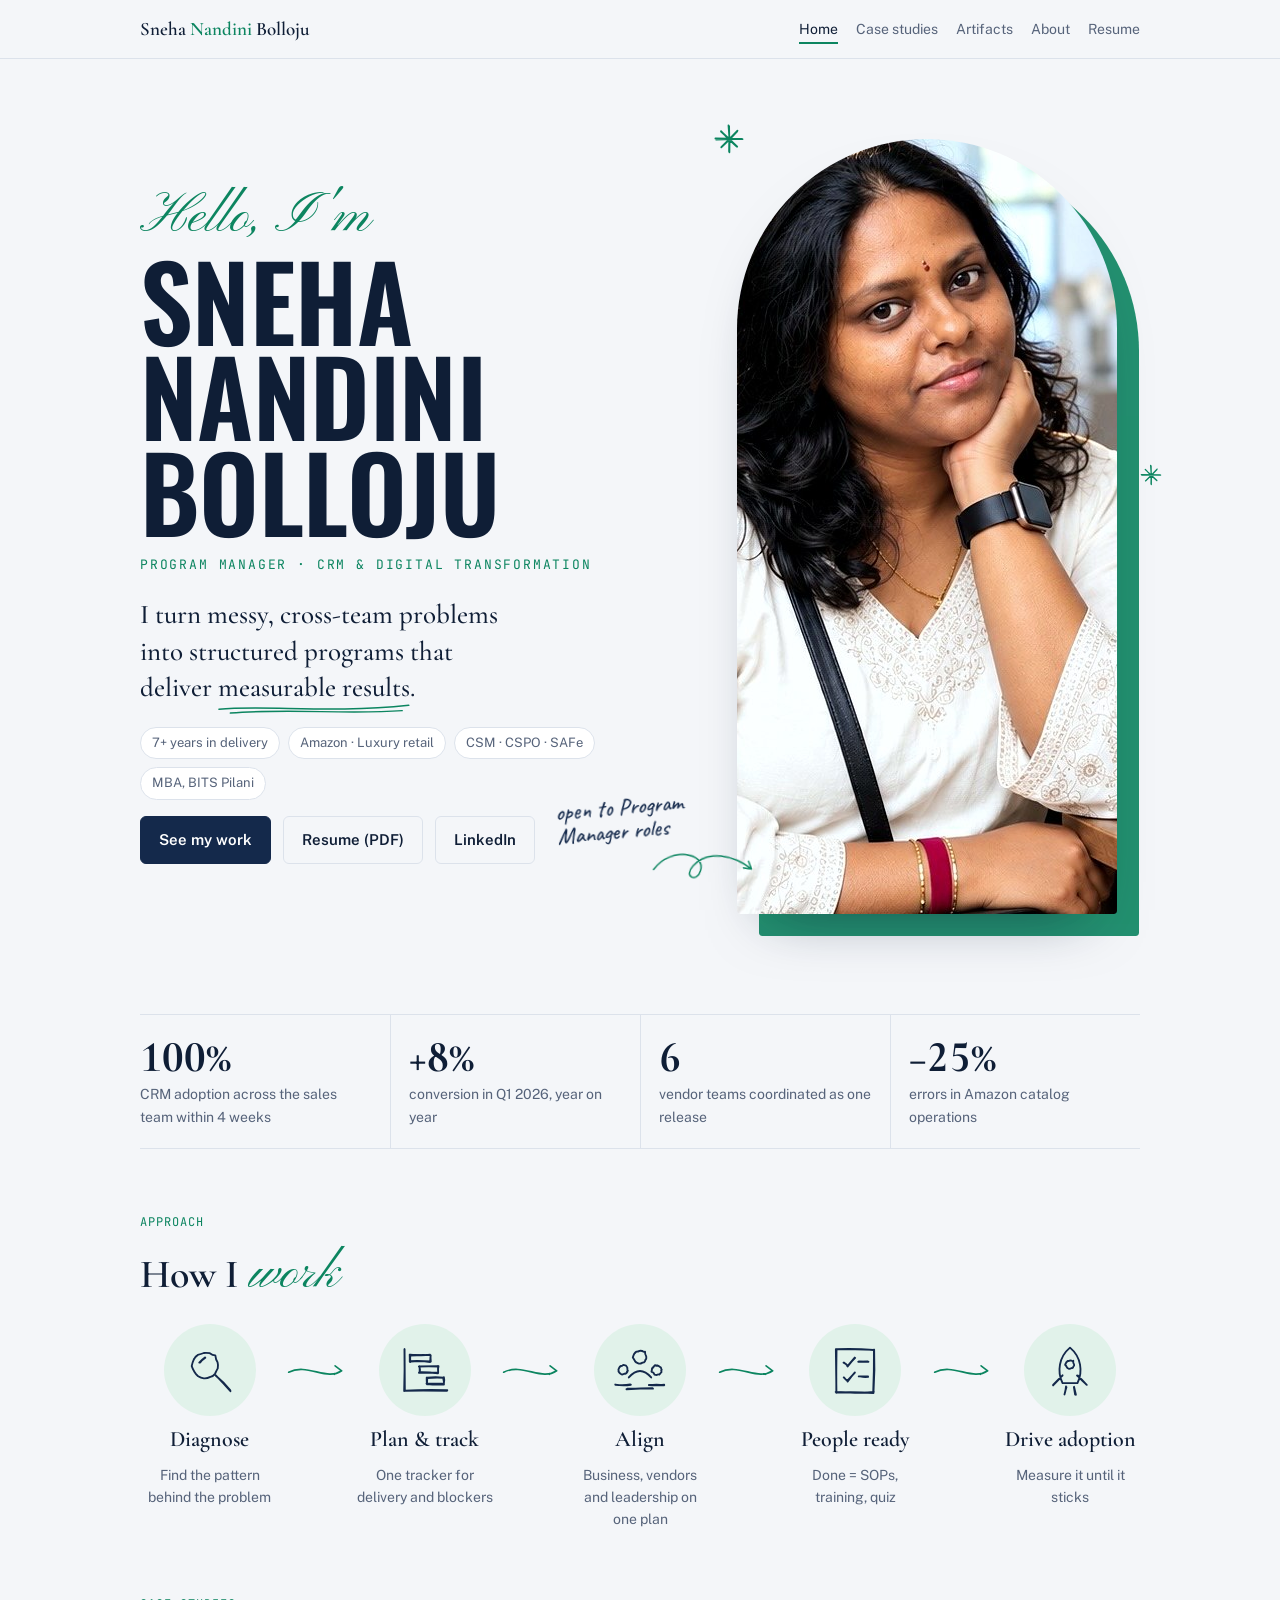
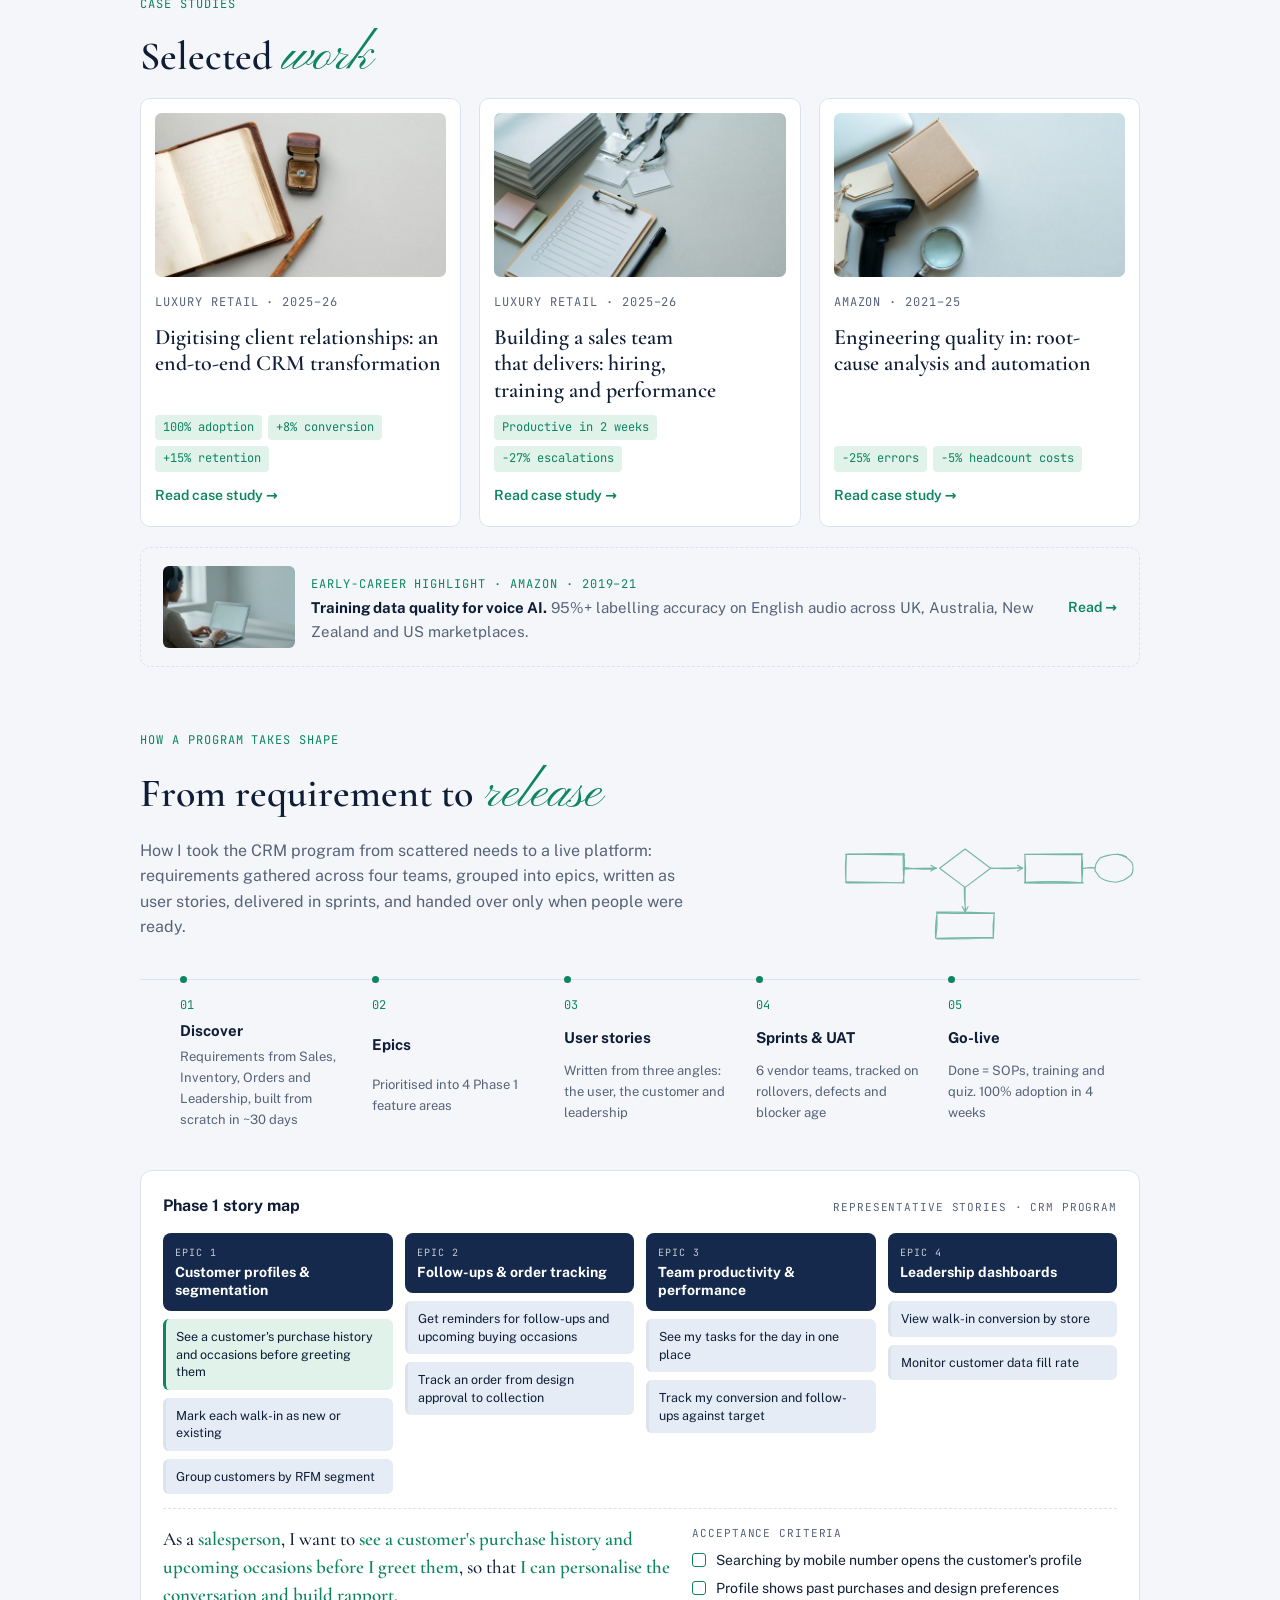
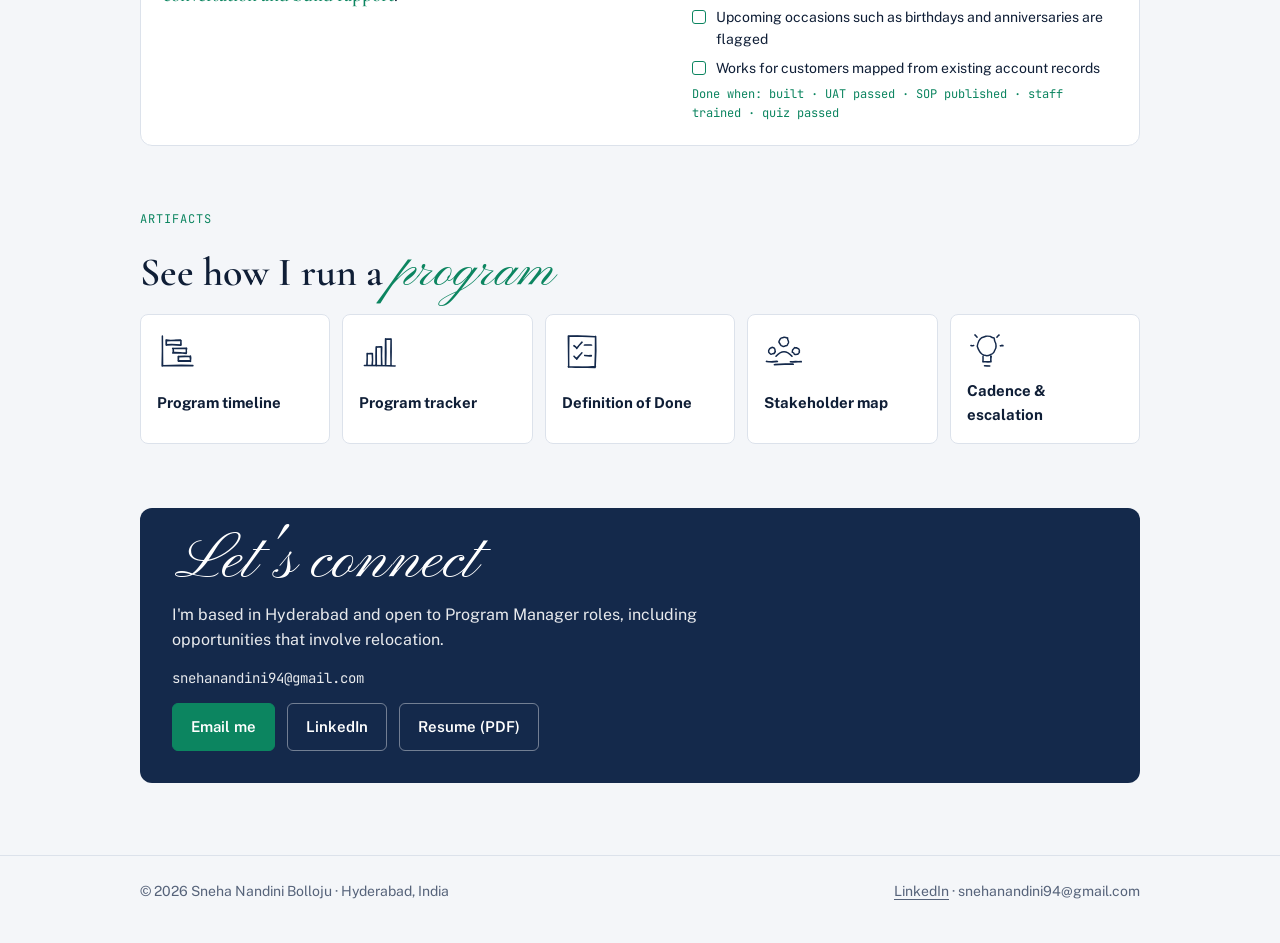
==== index.html @ 3ee00870 "Add files via upload" ====
<!doctype html>
<html lang="en">
<head>
<meta charset="utf-8">
<meta name="viewport" content="width=device-width, initial-scale=1, viewport-fit=cover">
<title>Sneha Nandini Bolloju | Program Manager</title>
<meta name="description" content="Program Manager who turns messy, cross-team problems into structured programs that deliver measurable results.">
<meta property="og:title" content="Sneha Nandini Bolloju | Program Manager">
<meta property="og:description" content="Program Manager who turns messy, cross-team problems into structured programs that deliver measurable results.">
<meta name="theme-color" content="#14294B">
<link rel="icon" href="favicon.svg" type="image/svg+xml">
<link rel="stylesheet" href="fonts.css">
<link rel="stylesheet" href="site.css">
</head>
<body>
<script>document.documentElement.classList.add("js")</script>
<nav class="site-nav" aria-label="Main"><div class="container"><a class="brand" href="index.html">Sneha <span>Nandini</span> Bolloju</a><div class="nav-links"><a href="index.html" aria-current="page">Home</a><a href="index.html#work">Case studies</a><a href="artifacts.html">Artifacts</a><a href="about.html">About</a><a href="Sneha_Nandini_Bolloju_Resume.pdf" target="_blank" rel="noopener">Resume</a></div></div></nav>
<main>
<div class="container stack">

  <section class="hero3" aria-labelledby="hero-title">
    <div class="copy">
      <span class="hello">Hello, I'm</span>
      <h1 class="bigname" id="hero-title"><span>Sneha Nandini</span><span>Bolloju</span></h1>
      <span class="role-line">Program Manager · CRM &amp; Digital Transformation</span>
      <p class="lede">I turn messy, cross-team problems into structured programs that deliver <span class="ul">measurable results<svg class="doodle underline" viewBox="0 0 240 22" fill="none" stroke="currentColor" stroke-width="1.8" stroke-linecap="round" stroke-linejoin="round" aria-hidden="true"><path d="M4 11.3 C60 5.4 140 17.1 236 6.5 M18 16.0 C90 10.0 160 18.0 228 13.0"/></svg></span>.</p>
      <ul class="facts"><li>7+ years in delivery</li><li>Amazon · Luxury retail</li><li>CSM · CSPO · SAFe</li><li>MBA, BITS Pilani</li></ul>
      <div class="actions">
        <a class="btn btn-primary" href="#work">See my work</a>
        <a class="btn btn-ghost" href="Sneha_Nandini_Bolloju_Resume.pdf" target="_blank" rel="noopener">Resume (PDF)</a>
        <a class="btn btn-ghost" href="https://www.linkedin.com/in/sneha-nandini-bolloju" target="_blank" rel="noopener">LinkedIn</a>
      </div>
    </div>
    <div class="portrait">
      <div class="arch-bg" aria-hidden="true"></div>
      <img class="arch" src="sneha.jpg" alt="Sneha Nandini Bolloju" width="620" height="775">
      <span class="spark s1"><svg class="doodle sparkle" viewBox="0 0 28 28" fill="none" stroke="currentColor" stroke-width="1.8" stroke-linecap="round" stroke-linejoin="round" aria-hidden="true"><path d="M13.5 0.5 Q15.1 15.1 14.4 27.3 M14.1 1.1 Q14.4 13.5 14.1 26.6 M1.3 14.6 Q13.8 13.7 27.5 14.1 M0.4 13.4 Q13.9 13.4 27.0 13.8 M6.0 6.1 Q13.8 14.8 21.7 21.5 M6.0 6.5 Q13.7 13.3 22.2 21.7 M22.2 6.4 Q14.8 14.6 6.3 22.3 M22.5 5.7 Q13.7 15.0 6.3 22.2"/></svg></span><span class="spark s2"><svg class="doodle sparkle" viewBox="0 0 28 28" fill="none" stroke="currentColor" stroke-width="1.8" stroke-linecap="round" stroke-linejoin="round" aria-hidden="true"><path d="M13.5 0.5 Q15.1 15.1 14.4 27.3 M14.1 1.1 Q14.4 13.5 14.1 26.6 M1.3 14.6 Q13.8 13.7 27.5 14.1 M0.4 13.4 Q13.9 13.4 27.0 13.8 M6.0 6.1 Q13.8 14.8 21.7 21.5 M6.0 6.5 Q13.7 13.3 22.2 21.7 M22.2 6.4 Q14.8 14.6 6.3 22.3 M22.5 5.7 Q13.7 15.0 6.3 22.2"/></svg></span>
      <div class="note" aria-hidden="true"><span>open to Program<br>Manager roles</span><svg class="doodle curly" viewBox="0 0 112 86" fill="none" stroke="currentColor" stroke-width="1.8" stroke-linecap="round" stroke-linejoin="round" aria-hidden="true"><path d="M6 10 C40 -1.0 70 30.2 52 44 C40 54 30 38 48 34 C74 28 96 52 104 78 M96.6 71.3 L104.0 78.0 L106.4 68.3"/></svg></div>
    </div>
  </section>

  <div class="figures reveal" aria-label="Selected results">
    <div class="figure"><b>100%</b><span>CRM adoption across the sales team within 4 weeks</span></div>
    <div class="figure"><b>+8%</b><span>conversion in Q1 2026, year on year</span></div>
    <div class="figure"><b>6</b><span>vendor teams coordinated as one release</span></div>
    <div class="figure"><b>−25%</b><span>errors in Amazon catalog operations</span></div>
  </div>

  <section class="block reveal" aria-labelledby="how-title">
    <span class="eyebrow">Approach</span>
    <h2 id="how-title">How I <span class="script">work</span></h2>
    <ol class="sketchflow">
      <li><span class="ic"><svg class="doodle icon" viewBox="0 0 60 60" fill="none" stroke="currentColor" stroke-width="1.8" stroke-linecap="round" stroke-linejoin="round" aria-hidden="true"><path d="M12.6 18.5 Q14.4 16.1 16.9 13.8 Q20.3 13.1 23.4 11.8 Q25.9 11.4 29.8 12.0 Q32.7 14.3 35.7 14.3 Q36.2 19.0 38.1 21.8 Q38.9 24.4 38.3 28.3 Q36.9 30.8 35.4 34.0 Q33.5 36.9 30.4 37.4 Q26.6 39.3 23.4 38.9 Q20.2 38.6 17.3 36.7 Q14.6 34.3 13.4 32.2 Q11.2 28.7 10.4 25.8 Q11.2 21.6 12.6 18.8 Q14.1 15.4 17.2 13.8 M36.0 35.9 Q44.3 42.6 51.8 51.9 M36.0 35.5 Q44.3 44.1 51.9 52.7 M18.5 22.0 Q21.8 18.6 24.6 16.6 M19.5 22.0 Q21.2 19.4 25.0 16.9"/></svg></span><b>Diagnose</b><span>Find the pattern behind the problem</span></li>
      <li class="arw" aria-hidden="true"><svg class="doodle harrow" viewBox="0 0 70 28" fill="none" stroke="currentColor" stroke-width="1.8" stroke-linecap="round" stroke-linejoin="round" aria-hidden="true"><path d="M4 15.6 C24.5 5.1 45.5 25.6 62 14 M53.9 17.8 L62.0 14.0 L54.8 8.6"/></svg></li>
      <li><span class="ic"><svg class="doodle icon" viewBox="0 0 60 60" fill="none" stroke="currentColor" stroke-width="1.8" stroke-linecap="round" stroke-linejoin="round" aria-hidden="true"><path d="M8.1 7.6 Q8.2 29.8 8.4 52.4 M8.0 7.8 Q8.4 29.2 7.7 52.5 M8.4 52.1 Q32.2 50.9 53.9 51.7 M8.2 52.2 Q31.4 51.9 53.6 52.3 M14.1 13.5 Q26.2 15.1 35.4 13.6 M13.8 14.5 Q26.1 13.5 35.8 14.1 M36.1 14.4 Q35.8 16.5 35.6 20.7 M36.0 14.4 Q35.8 16.4 36.2 21.0 M36.1 20.8 Q25.9 20.2 14.1 20.5 M35.6 21.4 Q25.7 20.0 14.5 20.9 M13.7 21.1 Q13.8 16.9 13.6 13.5 M14.2 21.4 Q13.9 16.7 14.3 14.0 M23.4 26.3 Q33.6 25.8 43.8 25.8 M24.1 25.9 Q33.0 25.9 44.4 26.2 M44.5 26.0 Q43.4 29.6 44.1 32.5 M43.9 25.9 Q44.0 29.4 44.1 33.0 M43.9 33.6 Q34.0 32.2 23.9 32.4 M43.5 32.5 Q32.8 33.1 23.5 32.9 M24.0 32.9 Q25.2 29.5 24.0 25.9 M24.2 32.9 Q24.5 30.5 24.2 26.5 M32.1 38.2 Q40.2 37.4 50.2 38.1 M32.4 38.6 Q41.8 37.9 49.9 38.4 M49.5 38.5 Q50.5 42.4 50.3 45.6 M50.2 37.6 Q51.2 41.0 50.1 45.5 M49.5 44.6 Q40.3 44.6 31.6 44.5 M50.0 45.3 Q42.2 45.9 32.2 45.0 M32.1 44.7 Q31.8 41.9 31.8 38.2 M32.1 45.4 Q32.3 40.8 32.4 38.2"/></svg></span><b>Plan &amp; track</b><span>One tracker for delivery and blockers</span></li>
      <li class="arw" aria-hidden="true"><svg class="doodle harrow" viewBox="0 0 70 28" fill="none" stroke="currentColor" stroke-width="1.8" stroke-linecap="round" stroke-linejoin="round" aria-hidden="true"><path d="M4 15.6 C24.5 5.1 45.5 25.6 62 14 M53.9 17.8 L62.0 14.0 L54.8 8.6"/></svg></li>
      <li><span class="ic"><svg class="doodle icon" viewBox="0 0 60 60" fill="none" stroke="currentColor" stroke-width="1.8" stroke-linecap="round" stroke-linejoin="round" aria-hidden="true"><path d="M23.8 12.6 Q24.9 11.7 26.0 10.3 Q28.0 10.4 29.5 9.5 Q30.3 9.3 32.5 9.6 Q34.0 11.0 35.4 10.3 Q35.3 13.3 36.4 14.7 Q37.0 15.7 36.7 17.9 Q35.7 18.8 35.2 20.8 Q34.3 22.2 32.7 22.1 Q30.5 23.4 28.9 23.2 Q27.6 22.7 26.0 21.9 Q24.5 20.6 24.3 19.8 Q23.1 17.7 22.3 16.5 Q23.0 14.0 23.8 12.8 Q24.7 11.0 26.4 10.4 M18 38 Q30 24.2 42 38 M16.6 31.8 Q16.1 33.0 14.7 33.8 Q14.1 34.0 13.1 34.0 Q11.3 34.8 10.6 34.9 Q9.6 34.3 9.1 34.0 Q8.0 33.3 7.0 31.7 Q7.2 30.6 6.9 29.7 Q7.1 28.5 8.5 26.3 Q9.1 26.7 9.4 25.6 Q11.1 25.9 11.9 24.5 Q12.9 24.7 15.1 25.4 Q15.8 26.3 16.4 27.4 Q16.4 28.6 16.6 29.7 Q17.6 31.0 16.3 31.3 Q15.5 32.8 15.4 33.6 M46.3 25.0 Q47.3 25.4 48.6 25.0 Q50.1 25.7 50.8 26.3 Q52.6 26.9 52.8 28.3 Q52.4 28.7 53.3 29.8 Q52.2 30.7 53.1 32.1 Q52.4 33.0 50.7 34.9 Q49.0 34.4 48.6 35.1 Q47.7 35.7 45.5 34.9 Q45.3 34.4 44.4 32.8 Q43.8 32.7 42.3 31.8 Q42.8 29.8 42.9 28.2 Q43.8 27.7 44.9 26.1 Q45.6 25.5 46.2 24.8 Q47.0 25.7 48.9 25.3 M3.8 45.9 Q13.1 46.7 19.5 45.5 M3.5 45.6 Q11.5 47.1 20.2 45.8 M39.5 46.1 Q47.2 47.1 55.9 45.8 M39.9 46.3 Q47.3 45.2 56.0 46.3 M16.5 50.1 Q30.9 49.2 43.9 50.0 M15.5 50.6 Q30.9 49.7 43.5 49.5"/></svg></span><b>Align</b><span>Business, vendors and leadership on one plan</span></li>
      <li class="arw" aria-hidden="true"><svg class="doodle harrow" viewBox="0 0 70 28" fill="none" stroke="currentColor" stroke-width="1.8" stroke-linecap="round" stroke-linejoin="round" aria-hidden="true"><path d="M4 15.6 C24.5 5.1 45.5 25.6 62 14 M53.9 17.8 L62.0 14.0 L54.8 8.6"/></svg></li>
      <li><span class="ic"><svg class="doodle icon" viewBox="0 0 60 60" fill="none" stroke="currentColor" stroke-width="1.8" stroke-linecap="round" stroke-linejoin="round" aria-hidden="true"><path d="M10.1 7.6 Q30.2 7.8 50.4 8.5 M10.0 7.8 Q30.4 7.0 49.6 8.6 M50.5 8.1 Q51.4 29.7 49.8 53.7 M50.3 8.2 Q50.5 30.9 49.5 54.4 M50.2 53.4 Q31.4 55.3 9.3 53.5 M49.8 54.6 Q31.2 53.4 9.7 54.1 M10.1 54.5 Q9.8 29.8 9.5 7.6 M10.0 54.4 Q9.8 29.7 10.2 8.0 M18.1 21.9 Q20.6 23.4 22.1 25.7 M17.7 22.2 Q20.4 23.4 22.4 25.9 M21.8 26.1 Q25.9 21.1 29.7 16.7 M22.1 26.3 Q25.9 21.0 30.2 17.0 M33.5 21.2 Q38.7 20.9 43.8 20.8 M34.1 20.9 Q38.2 20.9 44.4 21.2 M18.3 38.0 Q19.6 40.0 22.1 41.7 M17.9 37.9 Q20.0 39.9 22.1 42.0 M22.0 42.4 Q26.0 37.0 29.9 32.6 M21.6 41.7 Q25.2 37.6 29.7 33.0 M34.0 36.9 Q40.0 37.0 44.0 36.9 M34.2 36.9 Q39.5 37.8 44.1 37.4"/></svg></span><b>People ready</b><span>Done = SOPs, training, quiz</span></li>
      <li class="arw" aria-hidden="true"><svg class="doodle harrow" viewBox="0 0 70 28" fill="none" stroke="currentColor" stroke-width="1.8" stroke-linecap="round" stroke-linejoin="round" aria-hidden="true"><path d="M4 15.6 C24.5 5.1 45.5 25.6 62 14 M53.9 17.8 L62.0 14.0 L54.8 8.6"/></svg></li>
      <li><span class="ic"><svg class="doodle icon" viewBox="0 0 60 60" fill="none" stroke="currentColor" stroke-width="1.8" stroke-linecap="round" stroke-linejoin="round" aria-hidden="true"><path d="M30 6 C42 16 44 32 38 44 L22 44 C16 32 18 16 30 6 Z M26.1 21.6 Q26.9 21.3 27.4 20.2 Q28.9 20.6 29.8 19.9 Q30.1 19.8 31.7 20.0 Q32.7 21.0 33.5 20.1 Q33.2 22.5 34.1 23.4 Q34.5 23.8 34.4 25.4 Q33.5 25.8 33.3 27.2 Q32.8 28.2 31.8 27.9 Q30.1 28.9 29.1 28.8 Q28.4 28.3 27.3 27.9 Q26.3 27.0 26.4 26.6 Q25.5 25.0 24.8 24.5 Q25.4 22.5 26.1 21.9 Q26.7 20.7 27.9 20.4 M22.0 36.0 Q17.2 40.1 11.9 45.9 M22.0 35.7 Q17.2 41.1 11.9 46.5 M37.5 36.0 Q42.8 40.1 47.6 45.6 M38.5 36.0 Q42.2 40.9 48.0 45.9 M26.2 48.4 Q25.0 51.9 24.2 55.9 M25.7 47.7 Q25.3 52.8 24.1 56.2 M34.3 48.0 Q35.3 52.2 36.3 56.5 M34.2 48.4 Q34.9 52.7 35.5 56.4"/></svg></span><b>Drive adoption</b><span>Measure it until it sticks</span></li>
    </ol>
  </section>

  <section class="block reveal" id="work" aria-labelledby="work-title">
    <span class="eyebrow">Case studies</span>
    <h2 id="work-title">Selected <span class="script">work</span></h2>
    <div class="cards">
      <a class="card thumb" href="crm-transformation.html">
        <span class="pic"><img src="banner-crm.jpg" alt="" loading="lazy"></span>
        <span class="eyebrow">Luxury retail · 2025–26</span>
        <h3>Digitising client relationships: an end-to-end CRM transformation</h3>
        <div class="stat"><span class="chip">100% adoption</span><span class="chip">+8% conversion</span><span class="chip">+15% retention</span></div>
        <span class="more">Read case study →</span>
      </a>
      <a class="card thumb" href="sales-team.html">
        <span class="pic"><img src="banner-sales.jpg" alt="" loading="lazy"></span>
        <span class="eyebrow">Luxury retail · 2025–26</span>
        <h3>Building a sales team that delivers: hiring, training and performance</h3>
        <div class="stat"><span class="chip">Productive in 2 weeks</span><span class="chip">−27% escalations</span></div>
        <span class="more">Read case study →</span>
      </a>
      <a class="card thumb" href="catalog-quality.html">
        <span class="pic"><img src="banner-catalog.jpg" alt="" loading="lazy"></span>
        <span class="eyebrow">Amazon · 2021–25</span>
        <h3>Engineering quality in: root-cause analysis and automation</h3>
        <div class="stat"><span class="chip">−25% errors</span><span class="chip">−5% headcount costs</span></div>
        <span class="more">Read case study →</span>
      </a>
    </div>
    <a class="highlight-row" href="voice-ai-data.html">
      <span class="hl-pic"><img src="banner-voice.jpg" alt="" loading="lazy"></span>
      <div><span class="eyebrow">Early-career highlight · Amazon · 2019–21</span>
      <p><strong style="color:var(--ink)">Training data quality for voice AI.</strong> 95%+ labelling accuracy on English audio across UK, Australia, New Zealand and US marketplaces.</p></div>
      <span class="more" style="color:var(--emerald);font-weight:600;font-size:14px">Read →</span>
    </a>
  </section>

  <section class="block reveal" id="process" aria-labelledby="proc-title">
    <span class="eyebrow">How a program takes shape</span>
    <h2 id="proc-title">From requirement to <span class="script">release</span></h2>
    <div class="proc-intro"><p class="muted" style="max-width:56ch">How I took the CRM program from scattered needs to a live platform: requirements gathered across four teams, grouped into epics, written as user stories, delivered in sprints, and handed over only when people were ready.</p><svg class="doodle flowbg" viewBox="0 0 470 170" fill="none" stroke="currentColor" stroke-width="1.8" stroke-linecap="round" stroke-linejoin="round" aria-hidden="true"><path d="M8.7 30.4 Q55.2 28.8 99.2 29.3 M11.4 29.9 Q54.4 30.8 101.4 31.4 M99.0 31.0 Q98.6 49.6 100.3 75.2 M100.1 28.8 Q102.6 52.9 98.7 74.9 M100.2 74.5 Q56.0 75.5 10.4 75.1 M99.5 74.9 Q52.8 74.0 11.1 73.3 M9.5 74.8 Q7.6 50.6 9.7 30.7 M9.1 74.4 Q8.9 52.1 10.0 31.0 M98.6 53.4 Q127.9 52.1 151.4 51.9 M99.2 51.2 Q124.9 54.8 150.6 52.6 M142.3 56.6 L150.0 52.0 L142.3 47.4 M196 22 L236 52 L196 82 L156 52 Z M236.0 51.7 Q262.2 54.1 285.1 51.1 M236.8 52.4 Q260.2 51.6 286.0 51.6 M278.3 56.6 L286.0 52.0 L278.3 47.4 M290.8 30.4 Q335.7 29.3 380.5 29.6 M291.3 30.1 Q335.1 31.2 379.5 30.5 M378.7 30.1 Q377.9 51.1 379.3 73.7 M378.7 29.8 Q381.6 52.8 378.6 74.9 M379.3 74.9 Q335.0 76.0 289.0 75.0 M381.2 74.9 Q334.4 71.6 289.1 74.2 M289.8 75.3 Q289.9 50.0 289.7 30.7 M290.3 75.1 Q291.5 53.5 289.6 29.9 M196.0 82.8 Q195.7 98.4 196.2 119.0 M194.7 81.0 Q194.4 100.9 196.8 118.7 M191.4 112.3 L196.0 120.0 L200.6 112.3 M151.0 120.7 Q193.8 120.1 241.5 122.2 M151.6 122.0 Q197.5 123.5 240.5 122.3 M241.6 122.3 Q239.0 140.5 240.0 161.8 M241.4 121.0 Q241.6 140.4 240.1 161.8 M240.8 161.4 Q194.8 163.2 151.9 162.9 M240.4 160.9 Q197.5 159.9 151.7 161.9 M149.8 160.7 Q148.7 144.4 152.1 121.9 M150.0 161.9 Q153.0 142.5 151.7 120.6 M435.1 30.3 Q442.3 31.3 447.9 34.7 Q452.9 37.6 457.2 42.8 Q459.7 47.8 459.0 53.6 Q459.3 58.5 455.5 63.5 Q451.0 66.8 444.8 70.5 Q438.6 72.9 432.8 74.0 Q425.0 73.9 418.0 71.7 Q411.4 69.6 406.6 66.0 Q403.0 60.3 399.6 56.2 Q399.5 51.1 400.8 46.0 Q403.5 40.1 407.3 36.1 Q414.2 33.1 420.4 31.9 Q427.6 30.4 435.7 30.2 Q442.9 30.8 448.8 34.1 M381.3 52.4 Q390.8 50.3 398.6 51.6 M379.5 52.7 Q390.5 50.1 399.2 52.2"/></svg></div>
    <ol class="flow">
      <li><b>Discover</b><span>Requirements from Sales, Inventory, Orders and Leadership, built from scratch in ~30 days</span></li>
      <li><b>Epics</b><span>Prioritised into 4 Phase 1 feature areas</span></li>
      <li><b>User stories</b><span>Written from three angles: the user, the customer and leadership</span></li>
      <li><b>Sprints &amp; UAT</b><span>6 vendor teams, tracked on rollovers, defects and blocker age</span></li>
      <li><b>Go-live</b><span>Done = SOPs, training and quiz. 100% adoption in 4 weeks</span></li>
    </ol>
    <div class="storymap">
      <div class="sm-head"><b>Phase 1 story map</b><span class="tag">Representative stories · CRM program</span></div>
      <div class="scroll" style="overflow-x:auto">
        <div class="sm-grid">
          <div class="sm-col"><div class="epic"><small>EPIC 1</small><b>Customer profiles &amp; segmentation</b></div>
            <div class="story hl">See a customer's purchase history and occasions before greeting them</div>
            <div class="story">Mark each walk-in as new or existing</div>
            <div class="story">Group customers by RFM segment</div></div>
          <div class="sm-col"><div class="epic"><small>EPIC 2</small><b>Follow-ups &amp; order tracking</b></div>
            <div class="story">Get reminders for follow-ups and upcoming buying occasions</div>
            <div class="story">Track an order from design approval to collection</div></div>
          <div class="sm-col"><div class="epic"><small>EPIC 3</small><b>Team productivity &amp; performance</b></div>
            <div class="story">See my tasks for the day in one place</div>
            <div class="story">Track my conversion and follow-ups against target</div></div>
          <div class="sm-col"><div class="epic"><small>EPIC 4</small><b>Leadership dashboards</b></div>
            <div class="story">View walk-in conversion by store</div>
            <div class="story">Monitor customer data fill rate</div></div>
        </div>
      </div>
      <div class="storycard">
        <p class="quote">As a <em>salesperson</em>, I want to <em>see a customer's purchase history and upcoming occasions before I greet them</em>, so that <em>I can personalise the conversation and build rapport</em>.</p>
        <div class="ac">
          <span class="tag">Acceptance criteria</span>
          <ul>
            <li>Searching by mobile number opens the customer's profile</li>
            <li>Profile shows past purchases and design preferences</li>
            <li>Upcoming occasions such as birthdays and anniversaries are flagged</li>
            <li>Works for customers mapped from existing account records</li>
          </ul>
          <span class="dodline">Done when: built · UAT passed · SOP published · staff trained · quiz passed</span>
        </div>
      </div>
    </div>
  </section>

  <section class="block reveal" aria-labelledby="art-title">
    <span class="eyebrow">Artifacts</span>
    <h2 id="art-title">See how I run a <span class="script">program</span></h2>
    <ul class="artifact-list icons">
      <li><a href="artifacts.html#timeline"><span class="ic"><svg class="doodle icon" viewBox="0 0 60 60" fill="none" stroke="currentColor" stroke-width="1.8" stroke-linecap="round" stroke-linejoin="round" aria-hidden="true"><path d="M8.1 7.6 Q8.2 29.8 8.4 52.4 M8.0 7.8 Q8.4 29.2 7.7 52.5 M8.4 52.1 Q32.2 50.9 53.9 51.7 M8.2 52.2 Q31.4 51.9 53.6 52.3 M14.1 13.5 Q26.2 15.1 35.4 13.6 M13.8 14.5 Q26.1 13.5 35.8 14.1 M36.1 14.4 Q35.8 16.5 35.6 20.7 M36.0 14.4 Q35.8 16.4 36.2 21.0 M36.1 20.8 Q25.9 20.2 14.1 20.5 M35.6 21.4 Q25.7 20.0 14.5 20.9 M13.7 21.1 Q13.8 16.9 13.6 13.5 M14.2 21.4 Q13.9 16.7 14.3 14.0 M23.4 26.3 Q33.6 25.8 43.8 25.8 M24.1 25.9 Q33.0 25.9 44.4 26.2 M44.5 26.0 Q43.4 29.6 44.1 32.5 M43.9 25.9 Q44.0 29.4 44.1 33.0 M43.9 33.6 Q34.0 32.2 23.9 32.4 M43.5 32.5 Q32.8 33.1 23.5 32.9 M24.0 32.9 Q25.2 29.5 24.0 25.9 M24.2 32.9 Q24.5 30.5 24.2 26.5 M32.1 38.2 Q40.2 37.4 50.2 38.1 M32.4 38.6 Q41.8 37.9 49.9 38.4 M49.5 38.5 Q50.5 42.4 50.3 45.6 M50.2 37.6 Q51.2 41.0 50.1 45.5 M49.5 44.6 Q40.3 44.6 31.6 44.5 M50.0 45.3 Q42.2 45.9 32.2 45.0 M32.1 44.7 Q31.8 41.9 31.8 38.2 M32.1 45.4 Q32.3 40.8 32.4 38.2"/></svg></span><b>Program timeline</b></a></li>
      <li><a href="artifacts.html#tracker"><span class="ic"><svg class="doodle icon" viewBox="0 0 60 60" fill="none" stroke="currentColor" stroke-width="1.8" stroke-linecap="round" stroke-linejoin="round" aria-hidden="true"><path d="M8.1 51.7 Q31.1 51.9 54.3 52.3 M8.0 51.8 Q31.3 51.3 53.7 52.5 M12.3 34.1 Q16.8 33.3 19.9 33.8 M12.1 34.1 Q16.3 33.9 19.7 34.2 M20.1 33.6 Q20.8 43.8 19.6 51.7 M19.9 34.3 Q20.7 42.7 19.9 52.0 M20.1 52.3 Q15.9 51.3 11.7 51.8 M20.0 52.3 Q15.9 51.3 12.1 52.0 M12.1 51.9 Q12.6 42.4 12.1 33.7 M11.7 52.2 Q12.4 42.4 12.4 33.9 M25.8 24.1 Q29.9 23.6 33.7 23.7 M26.1 24.3 Q29.9 23.5 34.2 24.0 M33.6 24.2 Q33.8 37.9 33.9 51.9 M34.1 23.9 Q33.3 37.9 34.3 52.1 M34.3 52.0 Q29.6 52.0 26.1 51.7 M33.9 51.9 Q30.0 51.9 26.1 52.0 M26.0 52.4 Q26.0 37.5 25.9 23.6 M25.6 51.7 Q25.2 38.1 25.7 24.0 M40.0 11.9 Q44.8 12.0 48.0 12.0 M40.2 11.9 Q44.4 12.6 48.1 12.3 M48.1 12.1 Q47.4 31.6 48.1 52.1 M48.2 12.4 Q48.5 32.0 47.9 52.3 M47.6 52.3 Q44.3 52.6 40.2 52.4 M48.1 51.7 Q44.8 51.7 40.1 52.3 M39.7 51.8 Q39.5 31.8 39.8 11.7 M40.0 52.2 Q40.8 32.6 40.2 12.0"/></svg></span><b>Program tracker</b></a></li>
      <li><a href="artifacts.html#dod"><span class="ic"><svg class="doodle icon" viewBox="0 0 60 60" fill="none" stroke="currentColor" stroke-width="1.8" stroke-linecap="round" stroke-linejoin="round" aria-hidden="true"><path d="M10.1 7.6 Q30.2 7.8 50.4 8.5 M10.0 7.8 Q30.4 7.0 49.6 8.6 M50.5 8.1 Q51.4 29.7 49.8 53.7 M50.3 8.2 Q50.5 30.9 49.5 54.4 M50.2 53.4 Q31.4 55.3 9.3 53.5 M49.8 54.6 Q31.2 53.4 9.7 54.1 M10.1 54.5 Q9.8 29.8 9.5 7.6 M10.0 54.4 Q9.8 29.7 10.2 8.0 M18.1 21.9 Q20.6 23.4 22.1 25.7 M17.7 22.2 Q20.4 23.4 22.4 25.9 M21.8 26.1 Q25.9 21.1 29.7 16.7 M22.1 26.3 Q25.9 21.0 30.2 17.0 M33.5 21.2 Q38.7 20.9 43.8 20.8 M34.1 20.9 Q38.2 20.9 44.4 21.2 M18.3 38.0 Q19.6 40.0 22.1 41.7 M17.9 37.9 Q20.0 39.9 22.1 42.0 M22.0 42.4 Q26.0 37.0 29.9 32.6 M21.6 41.7 Q25.2 37.6 29.7 33.0 M34.0 36.9 Q40.0 37.0 44.0 36.9 M34.2 36.9 Q39.5 37.8 44.1 37.4"/></svg></span><b>Definition of Done</b></a></li>
      <li><a href="artifacts.html#stakeholders"><span class="ic"><svg class="doodle icon" viewBox="0 0 60 60" fill="none" stroke="currentColor" stroke-width="1.8" stroke-linecap="round" stroke-linejoin="round" aria-hidden="true"><path d="M23.8 12.6 Q24.9 11.7 26.0 10.3 Q28.0 10.4 29.5 9.5 Q30.3 9.3 32.5 9.6 Q34.0 11.0 35.4 10.3 Q35.3 13.3 36.4 14.7 Q37.0 15.7 36.7 17.9 Q35.7 18.8 35.2 20.8 Q34.3 22.2 32.7 22.1 Q30.5 23.4 28.9 23.2 Q27.6 22.7 26.0 21.9 Q24.5 20.6 24.3 19.8 Q23.1 17.7 22.3 16.5 Q23.0 14.0 23.8 12.8 Q24.7 11.0 26.4 10.4 M18 38 Q30 24.2 42 38 M16.6 31.8 Q16.1 33.0 14.7 33.8 Q14.1 34.0 13.1 34.0 Q11.3 34.8 10.6 34.9 Q9.6 34.3 9.1 34.0 Q8.0 33.3 7.0 31.7 Q7.2 30.6 6.9 29.7 Q7.1 28.5 8.5 26.3 Q9.1 26.7 9.4 25.6 Q11.1 25.9 11.9 24.5 Q12.9 24.7 15.1 25.4 Q15.8 26.3 16.4 27.4 Q16.4 28.6 16.6 29.7 Q17.6 31.0 16.3 31.3 Q15.5 32.8 15.4 33.6 M46.3 25.0 Q47.3 25.4 48.6 25.0 Q50.1 25.7 50.8 26.3 Q52.6 26.9 52.8 28.3 Q52.4 28.7 53.3 29.8 Q52.2 30.7 53.1 32.1 Q52.4 33.0 50.7 34.9 Q49.0 34.4 48.6 35.1 Q47.7 35.7 45.5 34.9 Q45.3 34.4 44.4 32.8 Q43.8 32.7 42.3 31.8 Q42.8 29.8 42.9 28.2 Q43.8 27.7 44.9 26.1 Q45.6 25.5 46.2 24.8 Q47.0 25.7 48.9 25.3 M3.8 45.9 Q13.1 46.7 19.5 45.5 M3.5 45.6 Q11.5 47.1 20.2 45.8 M39.5 46.1 Q47.2 47.1 55.9 45.8 M39.9 46.3 Q47.3 45.2 56.0 46.3 M16.5 50.1 Q30.9 49.2 43.9 50.0 M15.5 50.6 Q30.9 49.7 43.5 49.5"/></svg></span><b>Stakeholder map</b></a></li>
      <li><a href="artifacts.html#cadence"><span class="ic"><svg class="doodle icon" viewBox="0 0 60 60" fill="none" stroke="currentColor" stroke-width="1.8" stroke-linecap="round" stroke-linejoin="round" aria-hidden="true"><path d="M17.6 15.1 Q19.4 12.4 21.9 10.0 Q25.3 9.2 28.4 7.9 Q30.9 7.4 34.8 8.1 Q37.7 10.4 40.7 10.6 Q41.2 15.5 43.1 18.5 Q43.9 21.4 43.3 25.5 Q41.9 28.2 40.4 31.7 Q38.5 34.7 35.4 35.3 Q31.6 37.3 28.4 36.9 Q25.2 36.6 22.3 34.5 Q19.6 32.0 18.4 29.7 Q16.2 26.0 15.4 22.8 Q16.2 18.4 17.6 15.4 Q19.1 11.8 22.2 10.0 M24.0 38.0 Q24.2 41.3 23.9 45.9 M24.0 37.7 Q24.1 42.1 24.0 46.4 M35.6 38.0 Q35.9 41.3 35.6 45.7 M36.4 38.0 Q35.4 41.9 36.0 45.9 M24.2 46.3 Q30.0 45.9 36.2 45.9 M23.7 45.8 Q30.2 46.7 36.1 46.1 M26.3 52.0 Q30.2 52.1 34.2 52.4 M26.2 52.3 Q29.9 52.6 33.6 52.3 M6.4 21.8 Q8.4 22.7 10.1 21.7 M5.8 21.9 Q8.2 22.7 9.7 21.8 M50.4 22.3 Q51.5 21.4 54.0 22.2 M49.9 22.1 Q52.3 22.0 54.0 21.8 M12.1 5.8 Q13.3 7.7 15.1 9.3 M11.7 5.9 Q14.1 7.7 14.7 8.6 M48.2 6.1 Q46.1 7.4 44.8 9.2 M47.8 6.0 Q46.5 7.5 44.9 9.2"/></svg></span><b>Cadence &amp; escalation</b></a></li>
    </ul>
  </section>

  <section class="contact reveal" aria-labelledby="contact-title">
    <h2 id="contact-title"><span class="script light">Let's connect</span></h2>
    <p>I'm based in Hyderabad and open to Program Manager roles, including opportunities that involve relocation.</p>
    <p class="addr">snehanandini94@gmail.com</p>
    <div class="actions">
      <a class="btn btn-primary" href="mailto:snehanandini94@gmail.com">Email me</a>
      <a class="btn btn-ghost" href="https://www.linkedin.com/in/sneha-nandini-bolloju" target="_blank" rel="noopener">LinkedIn</a>
      <a class="btn btn-ghost" href="Sneha_Nandini_Bolloju_Resume.pdf" target="_blank" rel="noopener">Resume (PDF)</a>
    </div>
  </section>

</div>
</main>
<script>
(function(){var els=[].slice.call(document.querySelectorAll('.reveal'));if(!('IntersectionObserver' in window)){els.forEach(function(e){e.classList.add('in')});return;}
var io=new IntersectionObserver(function(es){es.forEach(function(e){if(e.isIntersecting){e.target.classList.add('in');io.unobserve(e.target);}})},{rootMargin:'0px 0px -8% 0px'});
els.forEach(function(e){if(e.getBoundingClientRect().top<innerHeight){e.classList.add('in')}else{io.observe(e)}});})();
</script>
<footer class="site-footer"><div class="container">
<span>© 2026 Sneha Nandini Bolloju · Hyderabad, India</span>
<span><a href="https://www.linkedin.com/in/sneha-nandini-bolloju" target="_blank" rel="noopener">LinkedIn</a> · snehanandini94@gmail.com</span>
</div></footer>
</body>
</html>
---- fonts.css ----
@font-face{font-family:'Cormorant Garamond';font-style:normal;font-weight:500;font-display:swap;src:url(cormorant-garamond-latin-500-normal.woff2) format('woff2');}
@font-face{font-family:'Cormorant Garamond';font-style:normal;font-weight:600;font-display:swap;src:url(cormorant-garamond-latin-600-normal.woff2) format('woff2');}
@font-face{font-family:'Cormorant Garamond';font-style:normal;font-weight:700;font-display:swap;src:url(cormorant-garamond-latin-700-normal.woff2) format('woff2');}
@font-face{font-family:'Cormorant Garamond';font-style:italic;font-weight:500;font-display:swap;src:url(cormorant-garamond-latin-500-italic.woff2) format('woff2');}
@font-face{font-family:'Pinyon Script';font-style:normal;font-weight:400;font-display:swap;src:url(pinyon-script-latin-400-normal.woff2) format('woff2');}
@font-face{font-family:'Caveat';font-style:normal;font-weight:500;font-display:swap;src:url(caveat-latin-500-normal.woff2) format('woff2');}
@font-face{font-family:'Caveat';font-style:normal;font-weight:600;font-display:swap;src:url(caveat-latin-600-normal.woff2) format('woff2');}
@font-face{font-family:'Oswald';font-style:normal;font-weight:500;font-display:swap;src:url(oswald-latin-500-normal.woff2) format('woff2');}
@font-face{font-family:'Oswald';font-style:normal;font-weight:600;font-display:swap;src:url(oswald-latin-600-normal.woff2) format('woff2');}
@font-face{font-family:'Public Sans';font-style:normal;font-weight:400;font-display:swap;src:url(public-sans-latin-400-normal.woff2) format('woff2');}
@font-face{font-family:'Public Sans';font-style:normal;font-weight:500;font-display:swap;src:url(public-sans-latin-500-normal.woff2) format('woff2');}
@font-face{font-family:'Public Sans';font-style:normal;font-weight:600;font-display:swap;src:url(public-sans-latin-600-normal.woff2) format('woff2');}
@font-face{font-family:'Public Sans';font-style:normal;font-weight:700;font-display:swap;src:url(public-sans-latin-700-normal.woff2) format('woff2');}
@font-face{font-family:'JetBrains Mono';font-style:normal;font-weight:400;font-display:swap;src:url(jetbrains-mono-latin-400-normal.woff2) format('woff2');}
@font-face{font-family:'JetBrains Mono';font-style:normal;font-weight:500;font-display:swap;src:url(jetbrains-mono-latin-500-normal.woff2) format('woff2');}
---- site.css ----
/* Layout: a single reading column (~720px) for case studies, a wider 1040px frame for the homepage grids */
:root {
  --bg: #F4F6F9;
  --surface: #FFFFFF;
  --ink: #0F1E36;
  --muted: #56637A;
  --line: #DCE2EB;
  --navy: #14294B;
  --navy-soft: #E6ECF5;
  --emerald: #0C8560;
  --emerald-soft: #E1F2EA;
  --on-navy: #FFFFFF;
  --display: "Spectral", Georgia, "Times New Roman", serif;
  --body: "Public Sans", system-ui, -apple-system, "Segoe UI", sans-serif;
  --mono: "JetBrains Mono", ui-monospace, "SFMono-Regular", Menlo, monospace;
}
@media (prefers-color-scheme: dark) {
  :root:not([data-theme="light"]) {
    --bg: #0A1322; --surface: #101C31; --ink: #E5EBF4; --muted: #95A3BA; --line: #233353;
    --navy: #2D4C80; --navy-soft: #172947; --emerald: #3CC293; --emerald-soft: #0F3428; --on-navy: #FFFFFF;
    color-scheme: dark;
  }
}
:root[data-theme="dark"] {
  --bg: #0A1322; --surface: #101C31; --ink: #E5EBF4; --muted: #95A3BA; --line: #233353;
  --navy: #2D4C80; --navy-soft: #172947; --emerald: #3CC293; --emerald-soft: #0F3428; --on-navy: #FFFFFF;
  color-scheme: dark;
}
* { box-sizing: border-box; }
html { -webkit-text-size-adjust: 100%; }
body { margin: 0; background: var(--bg); color: var(--ink); font-family: var(--body); font-size: 16px; line-height: 1.6; }
img { max-width: 100%; }
a { color: var(--emerald); text-underline-offset: 3px; }
a:focus-visible, button:focus-visible { outline: 2px solid var(--emerald); outline-offset: 3px; border-radius: 3px; }
p { margin: 0; }

.container { max-width: 1040px; margin: 0 auto; padding-inline: 20px; }
.narrow { max-width: 760px; margin: 0 auto; padding-inline: 20px; }

/* Nav */
.site-nav { position: sticky; top: env(safe-area-inset-top, 0px); z-index: 10; background: var(--bg); border-bottom: 1px solid var(--line); }
.site-nav .container { display: flex; flex-wrap: wrap; align-items: center; justify-content: space-between; gap: 8px 20px; padding-block: 14px; }
.brand { font-family: var(--display); font-weight: 600; font-size: 19px; color: var(--ink); text-decoration: none; }
.brand span { color: var(--emerald); }
.nav-links { display: flex; flex-wrap: wrap; gap: 4px 18px; font-size: 14px; }
.nav-links a { color: var(--muted); text-decoration: none; padding-block: 4px; }
.nav-links a:hover, .nav-links a[aria-current="page"] { color: var(--ink); }
.nav-links a[aria-current="page"] { box-shadow: inset 0 -2px 0 var(--emerald); }

/* Type */
.eyebrow { font-family: var(--mono); font-size: 12px; letter-spacing: .08em; text-transform: uppercase; color: var(--emerald); }
h1, h2, h3 { text-wrap: balance; margin: 0; }
h1 { font-family: var(--display); font-weight: 600; font-size: clamp(32px, 5.4vw, 50px); line-height: 1.1; }
h2 { font-family: var(--display); font-weight: 600; font-size: clamp(24px, 3.4vw, 30px); line-height: 1.2; }
h3 { font-size: 18px; font-weight: 700; line-height: 1.35; }
.lede { font-size: 18px; color: var(--muted); max-width: 62ch; }
.muted { color: var(--muted); }
.small { font-size: 14px; }

main { padding-block: 48px 72px; }
section { scroll-margin-top: 80px; }
.stack { display: grid; gap: 64px; }
article.stack { gap: 40px; }
.block { display: grid; gap: 20px; }

/* Buttons */
.actions { display: flex; flex-wrap: wrap; gap: 12px; }
.btn { display: inline-flex; align-items: center; gap: 8px; padding: 11px 18px; border-radius: 6px; font-weight: 600; font-size: 15px; text-decoration: none; border: 1px solid var(--navy); }
.btn-primary { background: var(--navy); color: var(--on-navy); }
.btn-primary:hover { background: var(--ink); border-color: var(--ink); }
.btn-ghost { color: var(--ink); background: transparent; border-color: var(--line); }
.btn-ghost:hover { border-color: var(--ink); }

/* Home hero */
.hero { display: grid; gap: 22px; padding-block: 16px 8px; }
.hero h1 { max-width: 26ch; font-size: clamp(30px, 4.6vw, 44px); }
.hero .name { font-family: var(--mono); font-size: 13px; letter-spacing: .08em; text-transform: uppercase; color: var(--muted); }
.hero .name b { color: var(--ink); font-weight: 500; }

.figures { display: grid; grid-template-columns: repeat(4, 1fr); border-top: 1px solid var(--line); border-bottom: 1px solid var(--line); }
.figure { padding: 20px 18px 20px 0; display: grid; gap: 4px; align-content: start; }
.figure + .figure { padding-left: 18px; border-left: 1px solid var(--line); }
.figure b { font-family: var(--display); font-size: 34px; font-weight: 600; line-height: 1; font-variant-numeric: tabular-nums; color: var(--ink); }
.figure span { font-size: 14px; color: var(--muted); }

/* Case study cards */
.cards { display: grid; grid-template-columns: repeat(3, 1fr); gap: 18px; }
.card { background: var(--surface); border: 1px solid var(--line); border-radius: 10px; padding: 22px; display: grid; gap: 12px; grid-template-rows: auto auto 1fr auto; text-decoration: none; color: var(--ink); min-width: 0; transition: border-color .15s ease, transform .15s ease; }
.card:hover { border-color: var(--emerald); }
.card .eyebrow { color: var(--muted); }
.card p { font-size: 15px; color: var(--muted); }
.card .stat { display: flex; flex-wrap: wrap; gap: 6px; }
.chip { font-family: var(--mono); font-size: 12px; padding: 3px 8px; border-radius: 4px; background: var(--emerald-soft); color: var(--emerald); white-space: nowrap; }
.card .more { font-size: 14px; font-weight: 600; color: var(--emerald); }
.highlight-row { display: grid; grid-template-columns: 1fr auto; gap: 16px; align-items: center; padding: 18px 22px; border: 1px dashed var(--line); border-radius: 10px; text-decoration: none; color: var(--ink); }
.highlight-row:hover { border-color: var(--emerald); }
.highlight-row p { font-size: 15px; color: var(--muted); }

/* Principles */
.principles { display: grid; grid-template-columns: repeat(2, 1fr); gap: 28px 40px; }
.principle { display: grid; gap: 6px; border-top: 2px solid var(--navy); padding-top: 14px; }
.principle p { color: var(--muted); font-size: 15px; }

/* Artifact list */
.artifact-list { list-style: none; padding: 0; margin: 0; display: grid; grid-template-columns: repeat(auto-fit, minmax(190px, 1fr)); gap: 12px; }
.artifact-list a { display: grid; gap: 4px; padding: 14px 16px; border: 1px solid var(--line); border-radius: 8px; background: var(--surface); text-decoration: none; color: var(--ink); height: 100%; }
.artifact-list a:hover { border-color: var(--emerald); }
.artifact-list .eyebrow { color: var(--muted); }
.artifact-list b { font-size: 15px; }

/* Contact band */
.contact { background: var(--navy); color: var(--on-navy); border-radius: 12px; padding: 32px; display: grid; gap: 14px; }
.contact h2 { color: var(--on-navy); }
.contact p { opacity: .9; max-width: 60ch; }
.contact a { color: var(--on-navy); }
.contact .btn-primary { background: var(--emerald); border-color: var(--emerald); color: #FFFFFF; }
.contact .btn-ghost { color: var(--on-navy); border-color: rgba(255,255,255,.4); }
.contact .addr { font-family: var(--mono); font-size: 14px; user-select: all; }

/* Case study pages */
.cs-head { display: grid; gap: 16px; }
.back { font-size: 14px; text-decoration: none; }
.meta { display: grid; grid-template-columns: max-content 1fr; gap: 6px 16px; font-size: 15px; margin: 0; }
.meta dt { font-family: var(--mono); font-size: 12px; letter-spacing: .06em; text-transform: uppercase; color: var(--muted); padding-top: 3px; }
.meta dd { margin: 0; }
.results { display: grid; grid-template-columns: repeat(auto-fit, minmax(125px, 1fr)); background: var(--surface); border: 1px solid var(--line); border-radius: 10px; }
.result { padding: 16px 18px; display: grid; gap: 4px; align-content: start; border-right: 1px solid var(--line); }
.result:last-child { border-right: 0; }
.result b { font-family: var(--display); font-size: 28px; font-weight: 600; line-height: 1.1; font-variant-numeric: tabular-nums; color: var(--emerald); }
.result span { font-size: 13px; color: var(--muted); }

.prose { display: grid; gap: 18px; }
.prose h2 { margin-top: 28px; }
.prose h3 { margin-top: 10px; }
.prose ul, .prose ol { margin: 0; padding-left: 22px; display: grid; gap: 8px; }
.prose li::marker { color: var(--emerald); }
.prose strong { font-weight: 600; }
.prose blockquote { margin: 0; padding: 14px 18px; border-left: 3px solid var(--emerald); background: var(--emerald-soft); border-radius: 0 6px 6px 0; }
.table-wrap { overflow-x: auto; }
.prose table { border-collapse: collapse; width: 100%; font-size: 15px; }
.prose th { text-align: left; font-family: var(--mono); font-size: 12px; letter-spacing: .05em; text-transform: uppercase; color: var(--muted); font-weight: 500; padding: 8px 12px 8px 0; border-bottom: 1px solid var(--line); }
.prose td { padding: 10px 12px 10px 0; border-bottom: 1px solid var(--line); vertical-align: top; }
.prose td.num { font-variant-numeric: tabular-nums; white-space: nowrap; }
.lenses { display: grid; grid-template-columns: repeat(3, 1fr); gap: 12px; }
.lens { border: 1px solid var(--line); border-radius: 8px; padding: 14px; background: var(--surface); display: grid; gap: 4px; }
.lens .eyebrow { color: var(--emerald); }
.lens p { font-size: 14px; color: var(--muted); }
.callout { border: 1px solid var(--line); background: var(--surface); border-radius: 10px; padding: 18px 20px; display: grid; gap: 8px; }
.callout .eyebrow { color: var(--muted); }
.next { display: grid; grid-template-columns: 1fr 1fr; gap: 12px; margin-top: 16px; }
.next a { display: grid; gap: 2px; padding: 14px 16px; border: 1px solid var(--line); border-radius: 8px; text-decoration: none; color: var(--ink); background: var(--surface); }
.next a:hover { border-color: var(--emerald); }
.next a .eyebrow { color: var(--muted); }
.next a:last-child { text-align: right; }

/* About */
.about-grid { display: grid; grid-template-columns: 1fr 280px; gap: 48px; align-items: start; }
.about-side { display: grid; gap: 18px; position: sticky; top: 90px; }
.side-block { border-top: 2px solid var(--navy); padding-top: 12px; display: grid; gap: 8px; font-size: 15px; }
.side-block ul { list-style: none; margin: 0; padding: 0; display: grid; gap: 6px; }
.path { list-style: none; padding: 0; margin: 0; display: grid; gap: 0; }
.path li { display: grid; grid-template-columns: 120px 1fr; gap: 16px; padding-block: 14px; border-top: 1px solid var(--line); }
.path .when { font-family: var(--mono); font-size: 13px; color: var(--muted); padding-top: 2px; }

/* Footer */
.site-footer { border-top: 1px solid var(--line); padding-block: 24px 40px; font-size: 14px; color: var(--muted); }
.site-footer .container { display: flex; flex-wrap: wrap; justify-content: space-between; gap: 8px 20px; }
.site-footer a { color: var(--muted); }

@media (max-width: 860px) {
  .cards { grid-template-columns: 1fr; }
  .figures { grid-template-columns: repeat(2, 1fr); }
  .figure:nth-child(3) { padding-left: 0; border-left: 0; }
  .figure:nth-child(n+3) { border-top: 1px solid var(--line); }
  .about-grid { grid-template-columns: 1fr; }
  .about-side { position: static; }
}
@media (max-width: 600px) {
  .principles { grid-template-columns: 1fr; }
  .lenses { grid-template-columns: 1fr; }
  .next { grid-template-columns: 1fr; }
  .next a:last-child { text-align: left; }
  .result { border-right: 0; border-bottom: 1px solid var(--line); }
  .result:last-child { border-bottom: 0; }
  .highlight-row { grid-template-columns: 1fr; }
  .path li { grid-template-columns: 1fr; gap: 2px; }
  .contact { padding: 24px 20px; }
  .meta { grid-template-columns: 1fr; gap: 2px; }
  .meta dd { margin-bottom: 8px; }
}
@media (prefers-reduced-motion: reduce) { * { transition: none !important; } }

/* Page banners: Krea desk photography with hand-drawn line diagrams on top (matches the LinkedIn cover) */
.banner { position: relative; margin: 0; border-radius: 12px; overflow: hidden; aspect-ratio: 1568 / 672; max-width: 100%; background: #A7ADAF; }
.banner img, .banner svg { position: absolute; inset: 0; width: 100%; height: 100%; object-fit: cover; display: block; }
.banner::after { content: ""; position: absolute; inset: 0; background: linear-gradient(180deg, rgba(20,41,75,0) 55%, rgba(20,41,75,.16) 100%); pointer-events: none; }
.banner .ln { fill: none; stroke: #263142; stroke-opacity: .62; stroke-width: 2.2; }
.banner .dash { stroke-dasharray: 4 7; stroke-linecap: round; }
.banner .node { fill: #C9CDCC; stroke: #263142; stroke-opacity: .7; stroke-width: 2.2; }
.banner .bar { fill: #263142; fill-opacity: .42; }
.banner .lbl { font-family: var(--mono); font-size: 15px; letter-spacing: .12em; fill: #263142; fill-opacity: .78; }
.banner .core { font-family: var(--mono); font-size: 22px; font-weight: 500; letter-spacing: .14em; fill: #14294B; }
.banner .accent { stroke: #0C8560; stroke-opacity: .85; }
@media (max-width: 600px) { .banner { border-radius: 8px; } .banner .lbl { font-size: 19px; } }
@media (min-width: 900px) { .banner { aspect-ratio: 1568 / 560; } }
.banner .pill { fill: #E4E7E7; fill-opacity: .72; stroke: #263142; stroke-opacity: .62; stroke-width: 2.2; }
.banner .pill.on { stroke: #0C8560; stroke-opacity: .9; }
.banner .ptxt { font-family: var(--mono); font-size: 16px; letter-spacing: .1em; fill: #14294B; }
.cs-banner { margin-bottom: -8px; }
article .cs-banner { width: min(1000px, calc(100vw - 40px)); justify-self: center; }
.banner .lbl { font-size: 17px; }
.banner .ptxt { font-size: 18px; }

/* ---------- v2: editorial hero, story map, career journey, motion ---------- */
:root { --condensed: "Oswald", "Arial Narrow", "Helvetica Neue", Arial, sans-serif; }
@view-transition { navigation: auto; }

/* Hero: oversized condensed name, desk photo card with an emerald disc behind it */
.hero2 { display: grid; grid-template-columns: 1.05fr 1fr; gap: 48px; align-items: center; padding-block: 8px 0; }
.hero2 .copy { display: grid; gap: 18px; min-width: 0; }
.bigname { font-family: var(--condensed); font-weight: 600; text-transform: uppercase; font-size: clamp(54px, 8.4vw, 104px); line-height: .92; letter-spacing: -.005em; margin: 0; color: var(--ink); }
.bigname span { display: block; }
.role-line { font-family: var(--mono); font-size: 13px; letter-spacing: .14em; text-transform: uppercase; color: var(--emerald); }
.hero2 .lede { font-size: 19px; color: var(--ink); max-width: 34ch; font-family: var(--display); font-weight: 500; line-height: 1.4; }
.hero2 .sub { color: var(--muted); max-width: 52ch; }
.rule { width: 64px; height: 3px; background: var(--emerald); border-radius: 2px; }
.hero-art { position: relative; min-width: 0; padding: 28px 0 28px 28px; }
.hero-art .disc { position: absolute; width: 74%; aspect-ratio: 1; right: -6%; top: 50%; transform: translateY(-50%); border-radius: 50%; background: var(--emerald); opacity: .9; }
.hero-art .banner { aspect-ratio: 1.12 / 1 !important; box-shadow: 0 24px 48px -24px rgba(15,30,54,.45); }
.hero-art .banner img { object-position: 100% 50%; }

/* Story map: requirements -> epics -> stories */
.flow { display: grid; grid-template-columns: repeat(5, 1fr); gap: 0; counter-reset: st; border-top: 1px solid var(--line); }
.flow li { list-style: none; padding: 16px 16px 4px 0; display: grid; gap: 4px; position: relative; }
.flow li::before { counter-increment: st; content: "0" counter(st); font-family: var(--mono); font-size: 12px; color: var(--emerald); }
.flow li::after { content: ""; position: absolute; top: -4px; left: 0; width: 7px; height: 7px; border-radius: 50%; background: var(--emerald); }
.flow b { font-size: 15px; }
.flow span { font-size: 13px; color: var(--muted); }
.storymap { background: var(--surface); border: 1px solid var(--line); border-radius: 12px; padding: 22px; display: grid; gap: 14px; }
.sm-head { display: flex; flex-wrap: wrap; justify-content: space-between; gap: 6px 16px; align-items: baseline; }
.sm-head .tag { font-family: var(--mono); font-size: 11px; letter-spacing: .08em; text-transform: uppercase; color: var(--muted); }
.sm-grid { display: grid; grid-template-columns: repeat(4, minmax(170px, 1fr)); gap: 12px; }
.sm-col { display: grid; gap: 8px; align-content: start; }
.epic { background: var(--navy); color: var(--on-navy); border-radius: 8px; padding: 12px; display: grid; gap: 2px; }
.epic small { font-family: var(--mono); font-size: 10px; letter-spacing: .1em; opacity: .75; }
.epic b { font-size: 14px; line-height: 1.3; }
.story { background: var(--navy-soft); border-radius: 6px; padding: 9px 10px; font-size: 12.5px; line-height: 1.4; color: var(--ink); border-left: 3px solid var(--line); transition: transform .2s ease, border-color .2s ease; }
.story:hover { transform: translateX(3px); border-left-color: var(--emerald); }
.story.hl { border-left-color: var(--emerald); background: var(--emerald-soft); }
.storycard { display: grid; grid-template-columns: 1.2fr 1fr; gap: 20px; border-top: 1px dashed var(--line); padding-top: 16px; }
.storycard .quote { font-family: var(--display); font-size: 19px; line-height: 1.45; }
.storycard .quote em { color: var(--emerald); font-style: normal; font-weight: 600; }
.ac { display: grid; gap: 6px; font-size: 14px; }
.ac .tag { font-family: var(--mono); font-size: 11px; letter-spacing: .08em; text-transform: uppercase; color: var(--muted); }
.ac ul { list-style: none; margin: 0; padding: 0; display: grid; gap: 6px; }
.ac li { display: grid; grid-template-columns: 16px 1fr; gap: 8px; }
.ac li::before { content: ""; width: 12px; height: 12px; margin-top: 4px; border: 1.5px solid var(--emerald); border-radius: 3px; }
.dodline { font-family: var(--mono); font-size: 12px; color: var(--emerald); }

/* Career journey: centred vertical timeline */
.journey { position: relative; display: grid; gap: 0; margin: 8px 0 0; padding: 0; list-style: none; }
.journey::before { content: ""; position: absolute; left: 50%; top: 0; bottom: 0; width: 1px; background: var(--line); }
.journey li { display: grid; grid-template-columns: 1fr 1fr; position: relative; }
.journey .item { padding: 6px 36px 30px; display: grid; gap: 3px; }
.journey li:nth-child(odd) .item { grid-column: 1; text-align: right; }
.journey li:nth-child(even) .item { grid-column: 2; }
.journey li::after { content: ""; position: absolute; left: 50%; top: 12px; width: 11px; height: 11px; transform: translateX(-50%); border-radius: 50%; background: var(--surface); border: 2px solid var(--navy); }
.journey li.edu::after { border-color: var(--muted); }
.journey li.next::after { background: var(--emerald); border-color: var(--emerald); box-shadow: 0 0 0 6px var(--emerald-soft); }
.journey .when { font-family: var(--mono); font-size: 12px; letter-spacing: .08em; color: var(--emerald); }
.journey b { font-size: 15px; }
.journey span { font-size: 14px; color: var(--muted); }
.journey li.next b { color: var(--emerald); }

/* Motion: page fade, reveal on scroll (content stays visible without JS), line draw on banners */
@media (prefers-reduced-motion: no-preference) {
  main { animation: pagein .5s ease both; }
  @keyframes pagein { from { opacity: 0; transform: translateY(8px); } to { opacity: 1; transform: none; } }
  .js .reveal { opacity: 0; transform: translateY(18px); transition: opacity .7s ease, transform .7s ease; }
  .js .reveal.in { opacity: 1; transform: none; }
  .banner svg .ln, .banner svg .pill, .banner svg .node { stroke-dasharray: 1400; stroke-dashoffset: 1400; animation: draw 1.8s .25s ease forwards; }
  .banner svg .dash { stroke-dasharray: 4 7; stroke-dashoffset: 0; animation: fadein 1s .9s ease both; }
  .banner svg text, .banner svg .bar { animation: fadein .8s 1s ease both; }
  @keyframes draw { to { stroke-dashoffset: 0; } }
  @keyframes fadein { from { opacity: 0; } to { opacity: 1; } }
  .banner img { transition: transform 6s ease; }
  .banner:hover img { transform: scale(1.03); }
  .card { transition: border-color .2s ease, transform .2s ease, box-shadow .2s ease; }
  .card:hover { transform: translateY(-4px); box-shadow: 0 18px 32px -22px rgba(15,30,54,.5); }
  .hero-art .disc { animation: discin 1s .1s cubic-bezier(.2,.8,.2,1) both; }
  @keyframes discin { from { transform: translateY(-50%) scale(.6); opacity: 0; } to { transform: translateY(-50%) scale(1); opacity: .9; } }
}

@media (max-width: 860px) {
  .hero2 { grid-template-columns: 1fr; gap: 28px; }
  .hero-art { padding: 16px 0 16px 16px; }
  .flow { grid-template-columns: 1fr 1fr; row-gap: 8px; }
  .sm-grid { grid-template-columns: repeat(2, minmax(0, 1fr)); }
  .storycard { grid-template-columns: 1fr; }
}
@media (max-width: 600px) {
  .flow { grid-template-columns: 1fr; }
  .sm-grid { grid-template-columns: 1fr; }
  .journey::before { left: 6px; }
  .journey li { grid-template-columns: 1fr; }
  .journey li .item, .journey li:nth-child(odd) .item, .journey li:nth-child(even) .item { grid-column: 1; text-align: left; padding: 4px 0 24px 30px; }
  .journey li::after { left: 6px; }
}
.hero-art { padding: 28px 44px 28px 0; }
.hero-art .disc { right: 0; width: 70%; }
.hero-art .banner { aspect-ratio: 1.25 / 1 !important; }
@media (min-width: 601px) { .journey li + li { margin-top: -44px; } }
@media (max-width: 860px) { .hero-art { padding: 16px 28px 16px 0; } }

/* ---------- v3: script + handwritten accents, portrait, sketch flowcharts ---------- */
:root { --display: "Cormorant Garamond", "Spectral", Georgia, serif; --script: "Pinyon Script", "Snell Roundhand", cursive; --hand: "Caveat", "Segoe Print", cursive; }
h1 { font-weight: 600; letter-spacing: -.005em; }
h2 { font-size: clamp(30px, 4vw, 40px); font-weight: 600; line-height: 1.1; }
.figure b, .result b { font-family: var(--display); font-weight: 700; }
.figure b { font-size: 44px; }
.script { font-family: var(--script); font-weight: 400; color: var(--emerald); font-size: 1.32em; line-height: .7; letter-spacing: 0; padding-inline: .04em; }
.script.light { color: #FFFFFF; font-size: 1.6em; }
.doodle { color: var(--emerald); display: block; overflow: visible; }

/* Hero with arch portrait */
.hero3 { display: grid; grid-template-columns: 1.15fr .85fr; gap: 56px; align-items: center; padding-block: 8px 12px; }
.hero3 .copy { display: grid; gap: 16px; min-width: 0; }
.hello { font-family: var(--script); font-size: clamp(38px, 4.8vw, 56px); color: var(--emerald); line-height: 1; margin-bottom: -10px; }
.hero3 .lede { font-family: var(--display); font-size: clamp(22px, 2.4vw, 27px); line-height: 1.35; font-weight: 500; color: var(--ink); max-width: 30ch; margin-top: 6px; }
.ul { position: relative; white-space: nowrap; }
.ul .underline { position: absolute; left: -2%; bottom: -14px; width: 104%; height: 18px; }
.facts { list-style: none; margin: 4px 0 0; padding: 0; display: flex; flex-wrap: wrap; gap: 8px; }
.facts li { font-size: 13px; padding: 5px 11px; border: 1px solid var(--line); border-radius: 999px; background: var(--surface); color: var(--muted); }
.portrait { position: relative; justify-self: center; width: min(380px, 100%); margin: 24px 24px 24px 0; }
.arch { position: relative; z-index: 1; display: block; width: 100%; aspect-ratio: 4 / 5; object-fit: cover; object-position: 50% 18%; border-radius: 999px 999px 18px 18px; box-shadow: 0 30px 60px -34px rgba(15,30,54,.55); }
.arch-bg { position: absolute; inset: 0; transform: translate(22px, 22px); border-radius: 999px 999px 18px 18px; background: var(--emerald); opacity: .9; }
.spark { position: absolute; z-index: 2; width: 28px; color: var(--emerald); }
.spark.s1 { top: -14px; left: -22px; }
.spark.s2 { top: 42%; right: -44px; width: 20px; }
.note { position: absolute; z-index: 2; left: -150px; bottom: 38px; font-family: var(--hand); font-size: 23px; line-height: 1.05; color: var(--navy); transform: rotate(-5deg); display: grid; gap: 0; }
:root[data-theme="dark"] .note { color: var(--ink); }
@media (prefers-color-scheme: dark) { :root:not([data-theme="light"]) .note { color: var(--ink); } }
.note .curly { width: 96px; margin-left: 70px; margin-top: -4px; transform: rotate(-14deg); }

/* Sketch flowchart: how I work */
.sketchflow { list-style: none; margin: 8px 0 0; padding: 0; display: flex; align-items: flex-start; justify-content: space-between; gap: 6px; }
.sketchflow > li:not(.arw) { flex: 1 1 0; display: grid; justify-items: center; text-align: center; gap: 6px; min-width: 0; }
.sketchflow .ic { width: 92px; height: 92px; border-radius: 50%; background: var(--emerald-soft); display: grid; place-items: center; transition: transform .3s ease; }
.sketchflow li:hover .ic { transform: rotate(-6deg) scale(1.05); }
.sketchflow .ic .icon { width: 56px; height: 56px; color: var(--navy); stroke-width: 2; }
:root[data-theme="dark"] .sketchflow .ic .icon { color: var(--ink); }
@media (prefers-color-scheme: dark) { :root:not([data-theme="light"]) .sketchflow .ic .icon, :root:not([data-theme="light"]) .artifact-list.icons .icon { color: var(--ink); } }
.sketchflow b { font-family: var(--display); font-size: 22px; font-weight: 600; }
.sketchflow span:not(.ic) { font-size: 14px; color: var(--muted); max-width: 18ch; }
.sketchflow .arw { flex: 0 0 64px; padding-top: 34px; }
.sketchflow .arw .harrow { width: 64px; }

/* Picture cards */
.card.thumb { grid-template-rows: auto auto auto 1fr auto; padding: 14px 14px 20px; }
.card .pic { display: block; aspect-ratio: 16 / 9; border-radius: 7px; overflow: hidden; margin-bottom: 4px; background: var(--navy-soft); }
.card .pic img { width: 100%; height: 100%; object-fit: cover; object-position: 12% 50%; transition: transform .6s ease; }
.card:hover .pic img { transform: scale(1.05); }
.card.thumb h3 { font-family: var(--display); font-size: 22px; font-weight: 600; line-height: 1.2; }
.highlight-row { grid-template-columns: 132px 1fr auto; }
.hl-pic { display: block; width: 132px; aspect-ratio: 16 / 10; border-radius: 6px; overflow: hidden; }
.hl-pic img { width: 100%; height: 100%; object-fit: cover; object-position: 20% 40%; }
.artifact-list.icons a { justify-items: start; gap: 8px; padding: 16px; }
.artifact-list.icons .ic .icon { width: 40px; height: 40px; color: var(--navy); stroke-width: 2.2; }
.proc-intro { display: flex; justify-content: space-between; align-items: center; gap: 24px; }
.proc-intro .flowbg { width: 300px; flex: 0 0 auto; opacity: .55; }
.contact h2 { line-height: 1.2; }

/* Case studies + about: hand-drawn underline under section headings */
.prose h2 { padding-bottom: 14px; background: no-repeat left bottom / 120px 12px url("data:image/svg+xml,%3Csvg xmlns='http://www.w3.org/2000/svg' viewBox='0 0 120 12'%3E%3Cpath d='M2 8 C30 2 60 11 118 5 M10 10 C40 6 80 11 112 8' fill='none' stroke='%230C8560' stroke-width='1.8' stroke-linecap='round'/%3E%3C/svg%3E"); }
.prose h3 { font-family: var(--display); font-size: 23px; font-weight: 600; }
.cs-head h1 { font-size: clamp(32px, 4.6vw, 48px); }
.about-hero { display: grid; grid-template-columns: 220px 1fr; gap: 32px; align-items: center; }
.about-hero .arch { width: 220px; }
.about-hero .hellosm { font-family: var(--script); font-size: 40px; color: var(--emerald); line-height: 1; }

@media (prefers-reduced-motion: no-preference) {
  .arch-bg { animation: archin .9s .15s cubic-bezier(.2,.8,.2,1) both; }
  @keyframes archin { from { transform: translate(0,0); opacity: 0; } to { transform: translate(22px,22px); opacity: .9; } }
  .ul .underline path, .note .curly path, .sketchflow .harrow path { stroke-dasharray: 600; stroke-dashoffset: 600; animation: draw 1.6s .6s ease forwards; }
  .spark { animation: twinkle 3.2s ease-in-out infinite; }
  .spark.s2 { animation-delay: 1.1s; }
  @keyframes twinkle { 0%,100% { transform: scale(1) rotate(0); opacity: 1; } 50% { transform: scale(.75) rotate(20deg); opacity: .6; } }
}

@media (max-width: 960px) { .note { left: -60px; bottom: -30px; } }
@media (max-width: 860px) {
  .hero3 { grid-template-columns: 1fr; gap: 24px; }
  .portrait { width: min(300px, 78%); margin: 10px auto 40px; }
  .note { left: auto; right: -40px; bottom: -44px; font-size: 20px; }
  .note .curly { display: none; }
  .sketchflow { flex-direction: column; align-items: stretch; gap: 0; }
  .sketchflow > li:not(.arw) { grid-template-columns: 72px 1fr; justify-items: start; text-align: left; column-gap: 16px; }
  .sketchflow .ic { width: 72px; height: 72px; grid-row: span 2; }
  .sketchflow .ic .icon { width: 44px; height: 44px; }
  .sketchflow span:not(.ic) { max-width: none; }
  .sketchflow .arw { flex: none; padding: 0 0 0 20px; height: 34px; }
  .sketchflow .arw .harrow { width: 34px; transform: rotate(90deg); transform-origin: 17px 14px; }
  .proc-intro .flowbg { display: none; }
  .about-hero { grid-template-columns: 1fr; }
}
@media (max-width: 600px) { .highlight-row { grid-template-columns: 1fr; } .hl-pic { width: 100%; } }
.card.thumb { grid-template-rows: auto auto 1fr auto auto; }
.card.thumb .stat { align-self: start; }
.note { left: -178px; bottom: 6px; }
.note .curly { width: 92px; margin-left: 96px; transform: rotate(-30deg); }
.figure b, .result b, .adopt b, .kpi .v, .num, td.num { font-variant-numeric: lining-nums tabular-nums; }
@media (max-width: 860px) { .portrait { width: min(250px, 66%); } }
article.stack { grid-template-columns: minmax(0, 1fr); }
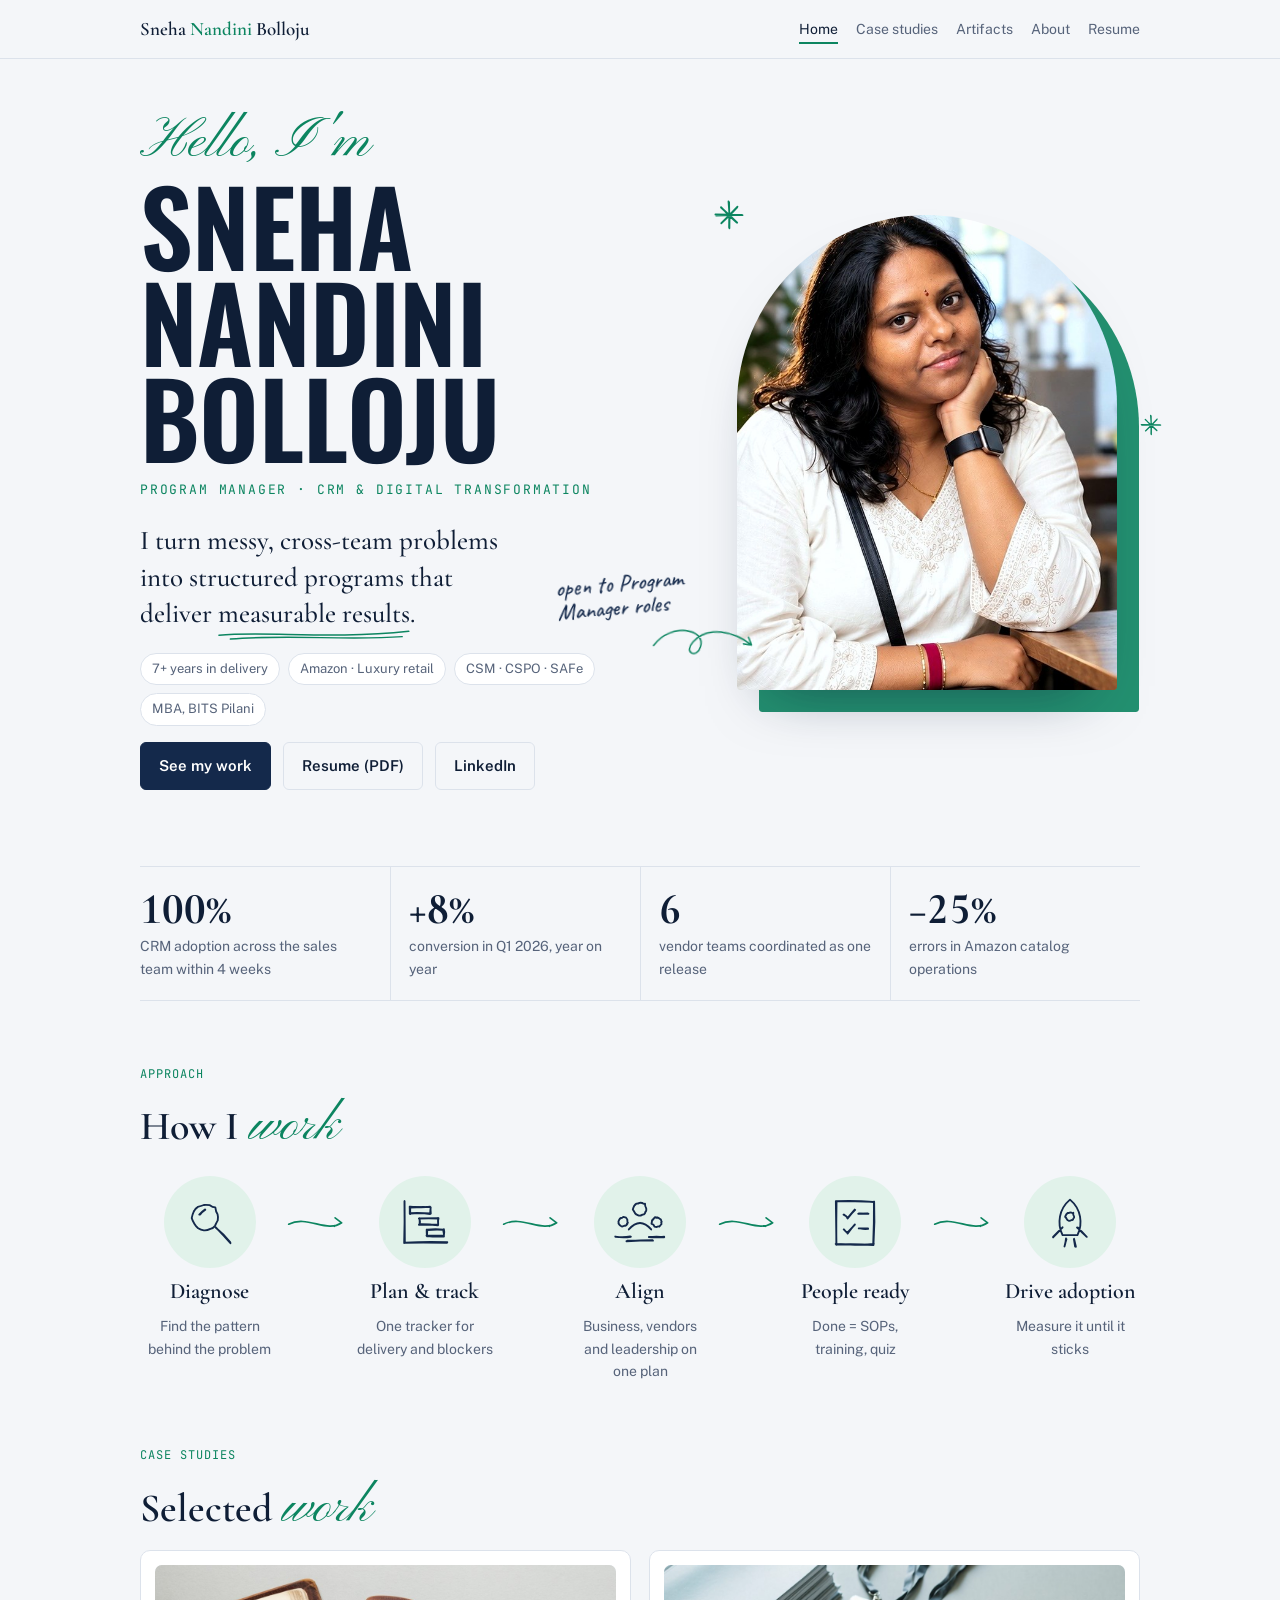
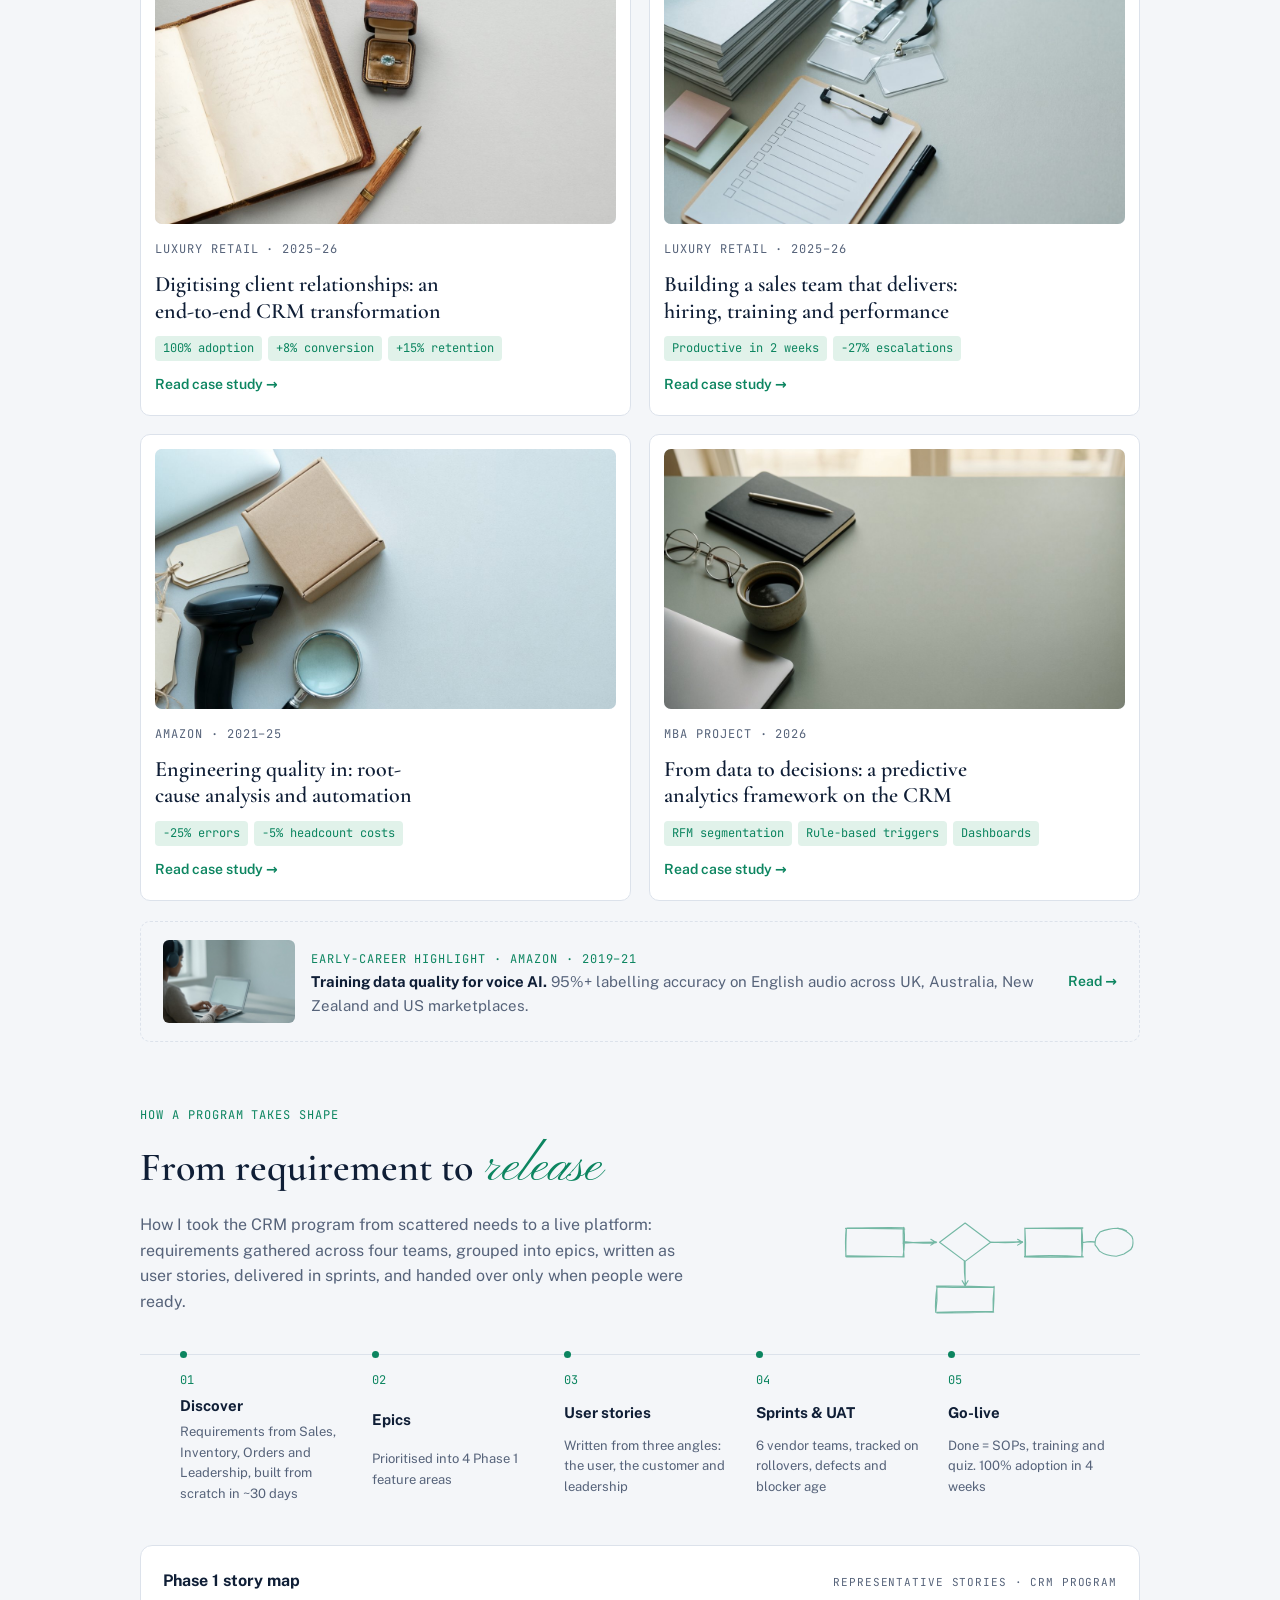
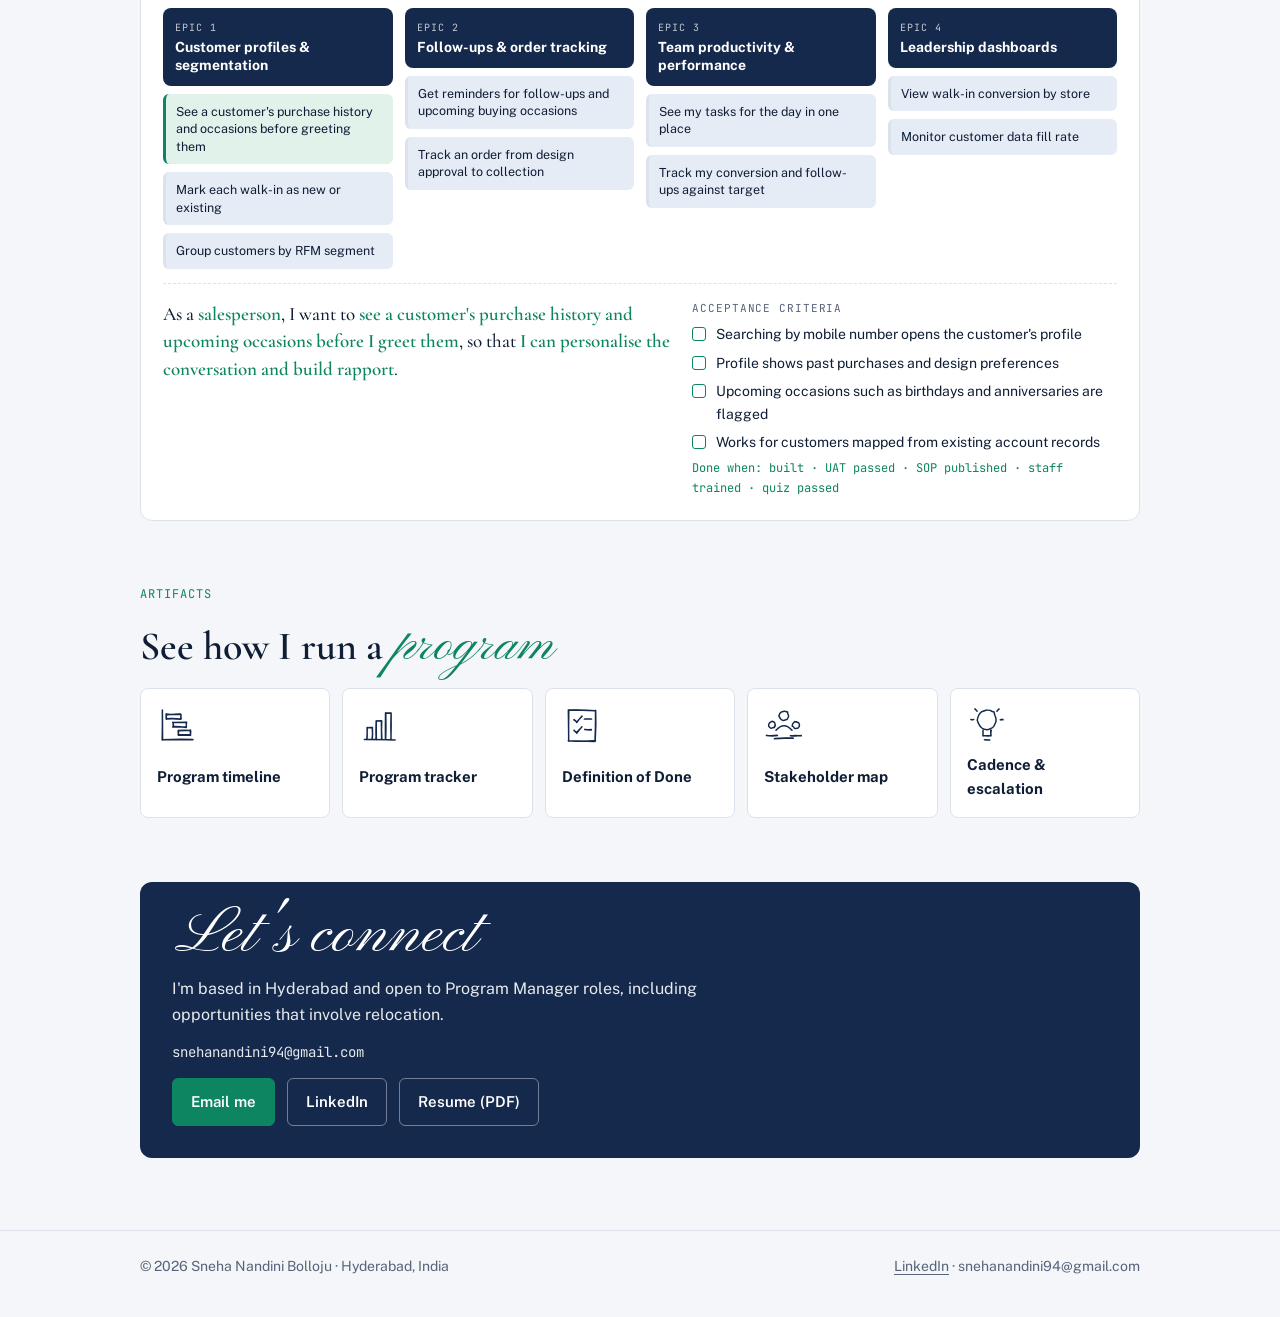
==== commit b9b5cc27: "Add files via upload" ====
--- a/index.html
+++ b/index.html
@@ -7,6 +7,11 @@
 <meta name="description" content="Program Manager who turns messy, cross-team problems into structured programs that deliver measurable results.">
 <meta property="og:title" content="Sneha Nandini Bolloju | Program Manager">
 <meta property="og:description" content="Program Manager who turns messy, cross-team problems into structured programs that deliver measurable results.">
+<meta property="og:type" content="website">
+<meta property="og:site_name" content="Sneha Nandini Bolloju">
+<meta property="og:url" content="https://snehanandini.vercel.app/">
+<meta property="og:image" content="https://snehanandini.vercel.app/banner-home.jpg">
+<meta name="twitter:card" content="summary_large_image">
 <meta name="theme-color" content="#14294B">
 <link rel="icon" href="favicon.svg" type="image/svg+xml">
 <link rel="stylesheet" href="fonts.css">
@@ -65,7 +70,7 @@
   <section class="block reveal" id="work" aria-labelledby="work-title">
     <span class="eyebrow">Case studies</span>
     <h2 id="work-title">Selected <span class="script">work</span></h2>
-    <div class="cards">
+    <div class="cards four">
       <a class="card thumb" href="crm-transformation.html">
         <span class="pic"><img src="banner-crm.jpg" alt="" loading="lazy"></span>
         <span class="eyebrow">Luxury retail · 2025–26</span>
@@ -85,6 +90,13 @@
         <span class="eyebrow">Amazon · 2021–25</span>
         <h3>Engineering quality in: root-cause analysis and automation</h3>
         <div class="stat"><span class="chip">−25% errors</span><span class="chip">−5% headcount costs</span></div>
+        <span class="more">Read case study →</span>
+      </a>
+      <a class="card thumb" href="analytics-framework.html">
+        <span class="pic"><img src="banner-analytics.jpg" alt="" loading="lazy"></span>
+        <span class="eyebrow">MBA project · 2026</span>
+        <h3>From data to decisions: a predictive analytics framework on the CRM</h3>
+        <div class="stat"><span class="chip">RFM segmentation</span><span class="chip">Rule-based triggers</span><span class="chip">Dashboards</span></div>
         <span class="more">Read case study →</span>
       </a>
     </div>
--- a/site.css
+++ b/site.css
@@ -411,3 +411,29 @@
 .figure b, .result b, .adopt b, .kpi .v, .num, td.num { font-variant-numeric: lining-nums tabular-nums; }
 @media (max-width: 860px) { .portrait { width: min(250px, 66%); } }
 article.stack { grid-template-columns: minmax(0, 1fr); }
+
+/* ---------- mobile hero fixes ---------- */
+/* The width/height attributes on the photo were forcing a tall, cropped box; let the 4:5 ratio decide the height. */
+.arch { height: auto; }
+/* The late desktop .note rule was overriding the mobile one and pushing the note off-screen. */
+@media (max-width: 860px) {
+  .portrait { margin: 10px auto 72px; }
+  .note { left: auto; right: 0; bottom: -62px; font-size: 20px; transform: rotate(-4deg); }
+  .note .curly { display: none; }
+}
+
+/* four case-study cards: 2 x 2 grid */
+.cards.four { grid-template-columns: repeat(2, 1fr); }
+@media (max-width: 860px) { .cards.four { grid-template-columns: 1fr; } }
+
+/* operating-loop diagram (case study 4) */
+.loop { margin: 8px 0 18px; }
+.loop svg { width: 100%; height: auto; display: block; }
+.loop .lbox rect { fill: var(--surface); stroke: var(--line); stroke-width: 1.6; }
+.loop .lbox rect.on { stroke: var(--emerald); }
+.loop .lbig text { font-family: var(--mono); font-size: 16px; letter-spacing: .12em; font-weight: 500; fill: var(--ink); }
+.loop .lsub { font-family: var(--body); font-size: 13.5px; fill: var(--muted); }
+.loop .la { fill: none; stroke: var(--muted); stroke-width: 1.8; }
+.loop .la.dash { stroke: var(--emerald); stroke-dasharray: 4 6; stroke-linecap: round; }
+.loop .lh { fill: var(--muted); }
+@media (max-width: 600px) { .loop .lbig text { font-size: 17px; } .loop .lsub { font-size: 15px; } }
